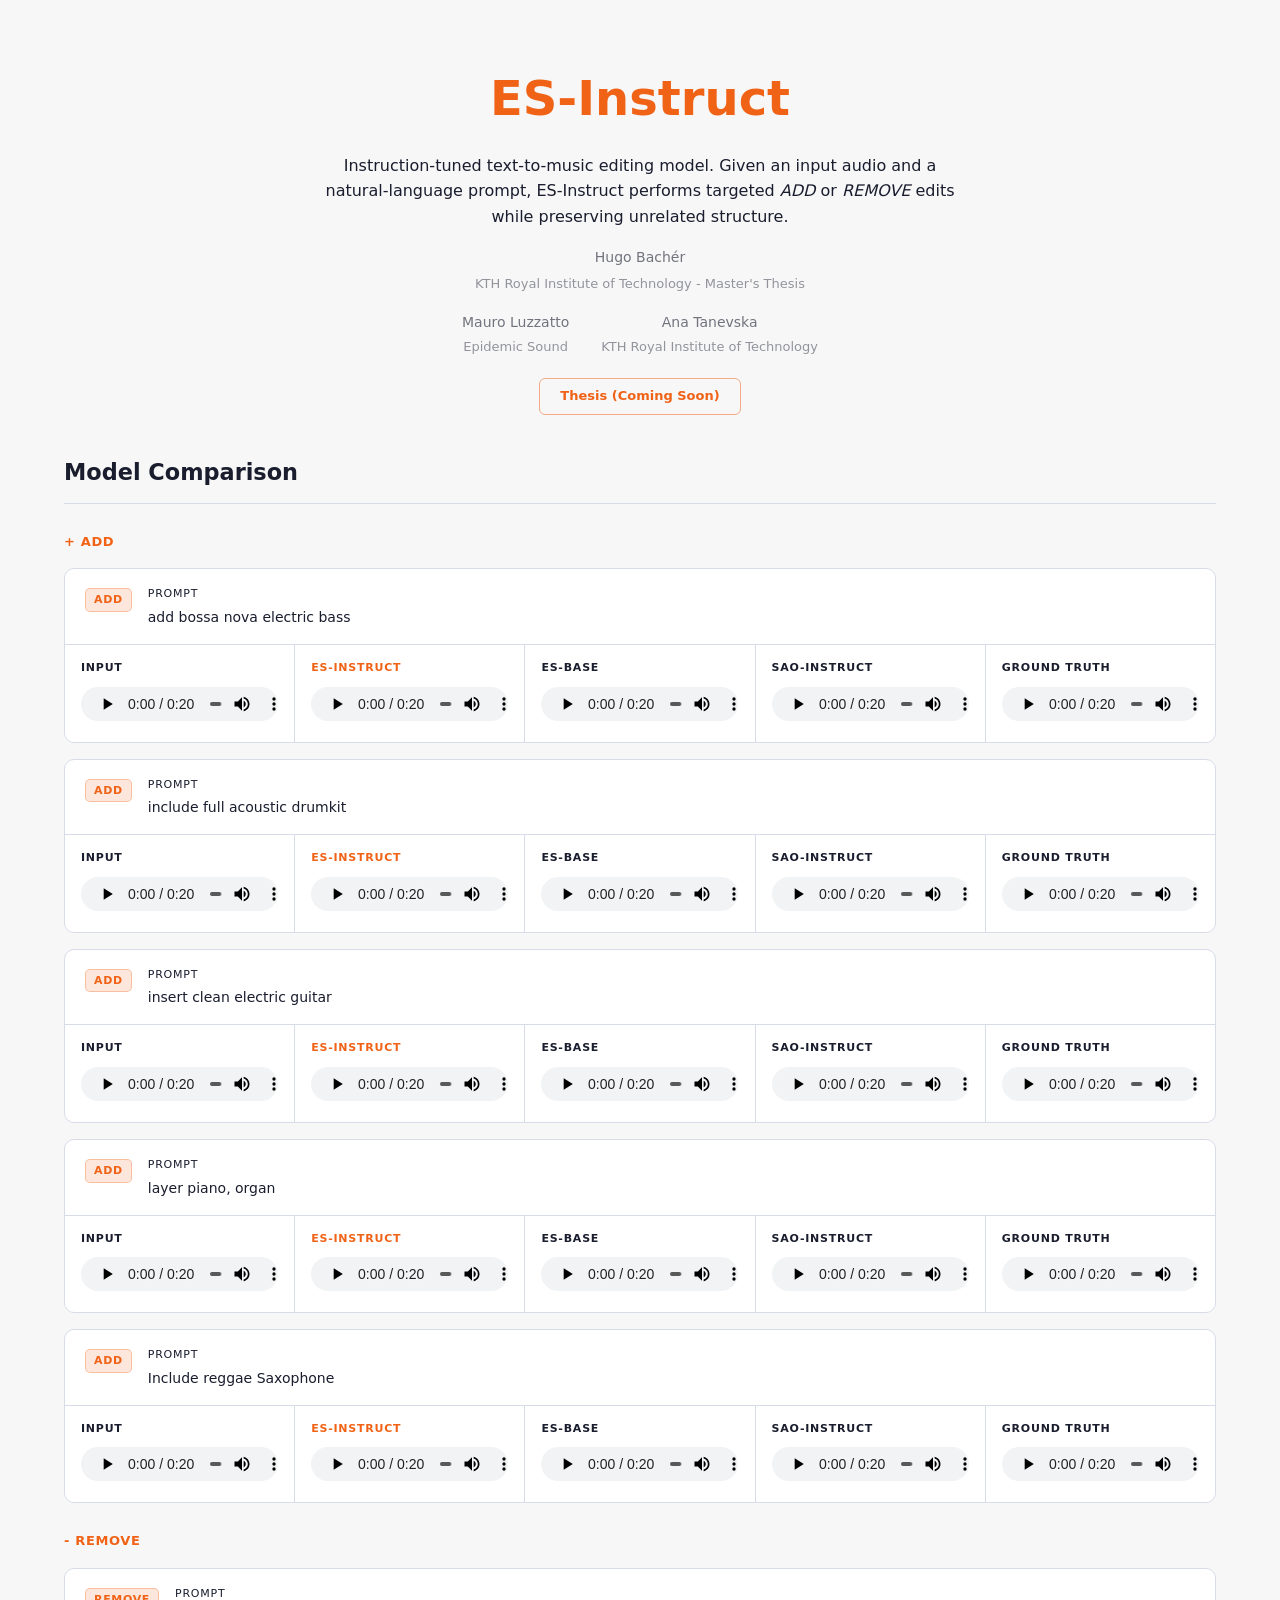
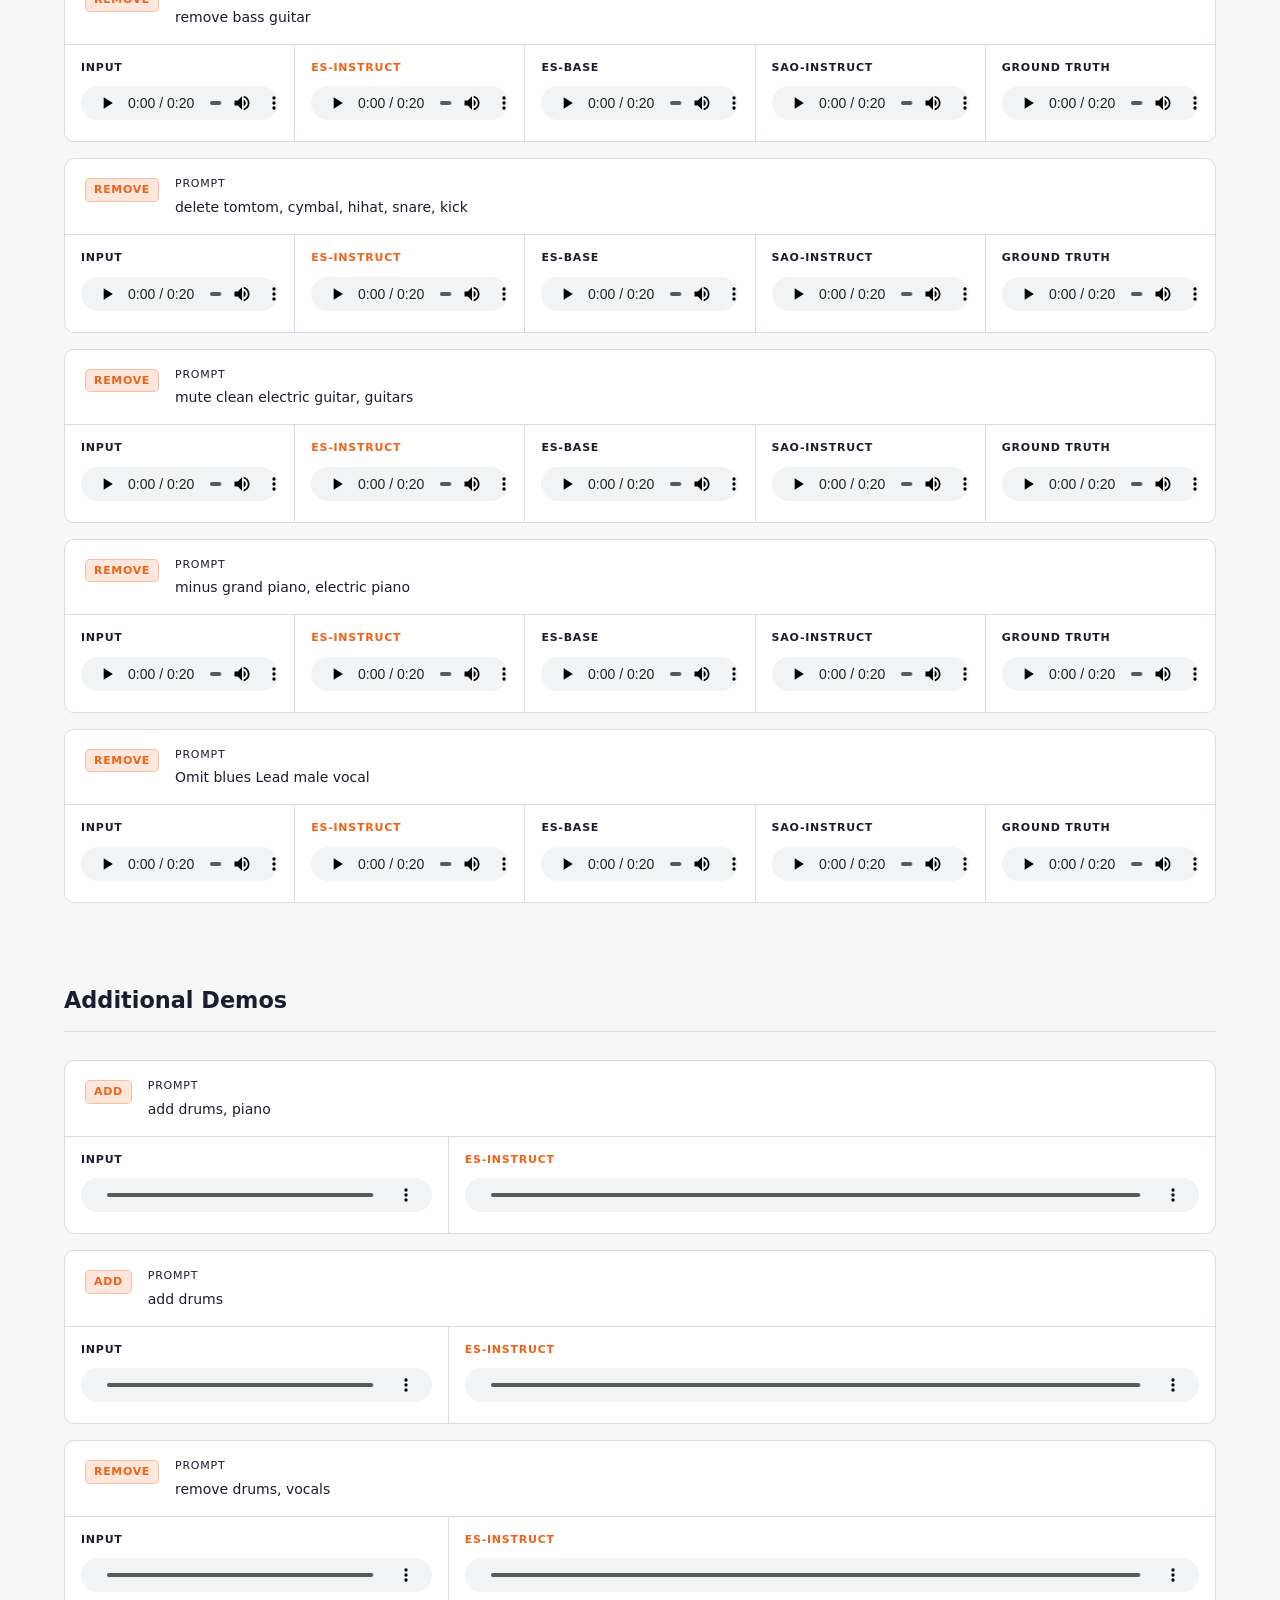
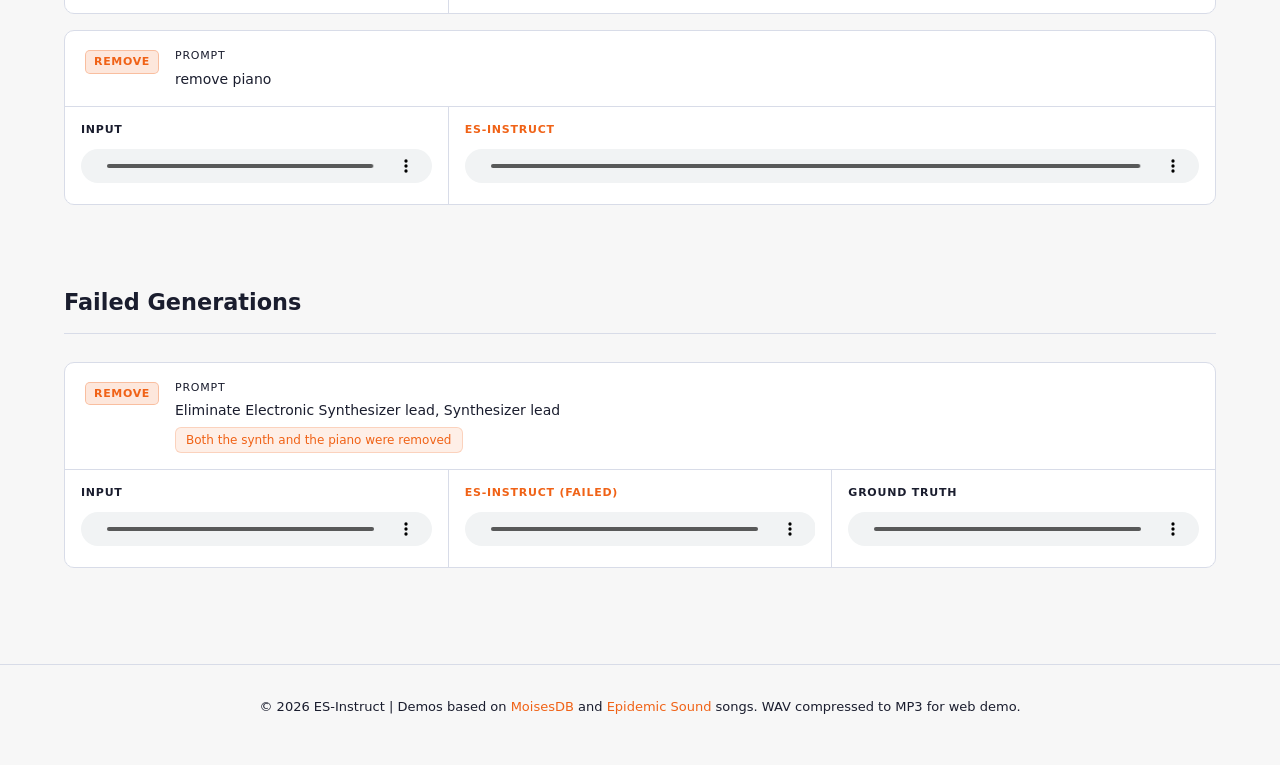
==== es-instruct/index.html @ f73f1c2d "Move demo page to es-instruct folder" ====
<!doctype html>
<html lang="en">
  <head>
    <meta charset="UTF-8" />
    <meta name="viewport" content="width=device-width, initial-scale=1.0" />
    <title>ES-Instruct Music Editing Demo</title>
    <link rel="icon" href="favicon.ico" />
    <link rel="stylesheet" href="style.css" />
  </head>
  <body>
    <header>
      <h1>ES-Instruct</h1>
      <p>
        Instruction-tuned text-to-music editing model. Given an input audio and
        a natural-language prompt, ES-Instruct performs targeted <i>ADD</i> or
        <i>REMOVE</i> edits while preserving unrelated structure.
      </p>
      <p class="authors">Hugo Bachér</p>
      <p class="affiliation">
        KTH Royal Institute of Technology - Master's Thesis
      </p>
      <div class="supervisors">
        <div>
          <p>Mauro Luzzatto</p>
          <p>Epidemic Sound</p>
        </div>
        <div>
          <p>Ana Tanevska</p>
          <p>KTH Royal Institute of Technology</p>
        </div>
      </div>
      <div class="links">
        <p href="#" class="btn">Thesis (Coming Soon)</p>
      </div>
    </header>

    <section id="comparison">
      <header>
        <h2>Model Comparison</h2>
      </header>

      <h3>+ ADD</h3>

      <article>
        <header>
          <b>ADD</b>
          <div>
            <small>Prompt</small>
            <p>add bossa nova electric bass</p>
          </div>
        </header>
        <div>
          <figure>
            <figcaption>Input</figcaption>
            <audio controls>
              <source src="../audio/comparison/1/input.mp3" type="audio/mpeg" />
            </audio>
          </figure>
          <figure class="highlight">
            <figcaption>ES-Instruct</figcaption>
            <audio controls>
              <source
                src="../audio/comparison/1/es-instruct.mp3"
                type="audio/mpeg" />
            </audio>
          </figure>
          <figure>
            <figcaption>ES-Base</figcaption>
            <audio controls>
              <source
                src="../audio/comparison/1/es-base.mp3"
                type="audio/mpeg" />
            </audio>
          </figure>
          <figure>
            <figcaption>SAO-Instruct</figcaption>
            <audio controls>
              <source
                src="../audio/comparison/1/sao-instruct.mp3"
                type="audio/mpeg" />
            </audio>
          </figure>
          <figure>
            <figcaption>Ground Truth</figcaption>
            <audio controls>
              <source
                src="../audio/comparison/1/target.mp3"
                type="audio/mpeg" />
            </audio>
          </figure>
        </div>
      </article>

      <article>
        <header>
          <b>ADD</b>
          <div>
            <small>Prompt</small>
            <p>include full acoustic drumkit</p>
          </div>
        </header>
        <div>
          <figure>
            <figcaption>Input</figcaption>
            <audio controls>
              <source src="../audio/comparison/2/input.mp3" type="audio/mpeg" />
            </audio>
          </figure>
          <figure class="highlight">
            <figcaption>ES-Instruct</figcaption>
            <audio controls>
              <source
                src="../audio/comparison/2/es-instruct.mp3"
                type="audio/mpeg" />
            </audio>
          </figure>
          <figure>
            <figcaption>ES-Base</figcaption>
            <audio controls>
              <source
                src="../audio/comparison/2/es-base.mp3"
                type="audio/mpeg" />
            </audio>
          </figure>
          <figure>
            <figcaption>SAO-Instruct</figcaption>
            <audio controls>
              <source
                src="../audio/comparison/2/sao-instruct.mp3"
                type="audio/mpeg" />
            </audio>
          </figure>
          <figure>
            <figcaption>Ground Truth</figcaption>
            <audio controls>
              <source
                src="../audio/comparison/2/target.mp3"
                type="audio/mpeg" />
            </audio>
          </figure>
        </div>
      </article>

      <article>
        <header>
          <b>ADD</b>
          <div>
            <small>Prompt</small>
            <p>insert clean electric guitar</p>
          </div>
        </header>
        <div>
          <figure>
            <figcaption>Input</figcaption>
            <audio controls>
              <source src="../audio/comparison/3/input.mp3" type="audio/mpeg" />
            </audio>
          </figure>
          <figure class="highlight">
            <figcaption>ES-Instruct</figcaption>
            <audio controls>
              <source
                src="../audio/comparison/3/es-instruct.mp3"
                type="audio/mpeg" />
            </audio>
          </figure>
          <figure>
            <figcaption>ES-Base</figcaption>
            <audio controls>
              <source
                src="../audio/comparison/3/es-base.mp3"
                type="audio/mpeg" />
            </audio>
          </figure>
          <figure>
            <figcaption>SAO-Instruct</figcaption>
            <audio controls>
              <source
                src="../audio/comparison/3/sao-instruct.mp3"
                type="audio/mpeg" />
            </audio>
          </figure>
          <figure>
            <figcaption>Ground Truth</figcaption>
            <audio controls>
              <source
                src="../audio/comparison/3/target.mp3"
                type="audio/mpeg" />
            </audio>
          </figure>
        </div>
      </article>

      <article>
        <header>
          <b>ADD</b>
          <div>
            <small>Prompt</small>
            <p>layer piano, organ</p>
          </div>
        </header>
        <div>
          <figure>
            <figcaption>Input</figcaption>
            <audio controls>
              <source src="../audio/comparison/4/input.mp3" type="audio/mpeg" />
            </audio>
          </figure>
          <figure class="highlight">
            <figcaption>ES-Instruct</figcaption>
            <audio controls>
              <source
                src="../audio/comparison/4/es-instruct.mp3"
                type="audio/mpeg" />
            </audio>
          </figure>
          <figure>
            <figcaption>ES-Base</figcaption>
            <audio controls>
              <source
                src="../audio/comparison/4/es-base.mp3"
                type="audio/mpeg" />
            </audio>
          </figure>
          <figure>
            <figcaption>SAO-Instruct</figcaption>
            <audio controls>
              <source
                src="../audio/comparison/4/sao-instruct.mp3"
                type="audio/mpeg" />
            </audio>
          </figure>
          <figure>
            <figcaption>Ground Truth</figcaption>
            <audio controls>
              <source
                src="../audio/comparison/4/target.mp3"
                type="audio/mpeg" />
            </audio>
          </figure>
        </div>
      </article>

      <article>
        <header>
          <b>ADD</b>
          <div>
            <small>Prompt</small>
            <p>Include reggae Saxophone</p>
          </div>
        </header>
        <div>
          <figure>
            <figcaption>Input</figcaption>
            <audio controls>
              <source src="../audio/comparison/5/input.mp3" type="audio/mpeg" />
            </audio>
          </figure>
          <figure class="highlight">
            <figcaption>ES-Instruct</figcaption>
            <audio controls>
              <source
                src="../audio/comparison/5/es-instruct.mp3"
                type="audio/mpeg" />
            </audio>
          </figure>
          <figure>
            <figcaption>ES-Base</figcaption>
            <audio controls>
              <source
                src="../audio/comparison/5/es-base.mp3"
                type="audio/mpeg" />
            </audio>
          </figure>
          <figure>
            <figcaption>SAO-Instruct</figcaption>
            <audio controls>
              <source
                src="../audio/comparison/5/sao-instruct.mp3"
                type="audio/mpeg" />
            </audio>
          </figure>
          <figure>
            <figcaption>Ground Truth</figcaption>
            <audio controls>
              <source
                src="../audio/comparison/5/target.mp3"
                type="audio/mpeg" />
            </audio>
          </figure>
        </div>
      </article>

      <h3>- REMOVE</h3>

      <article>
        <header>
          <b>REMOVE</b>
          <div>
            <small>Prompt</small>
            <p>remove bass guitar</p>
          </div>
        </header>
        <div>
          <figure>
            <figcaption>Input</figcaption>
            <audio controls>
              <source src="../audio/comparison/6/input.mp3" type="audio/mpeg" />
            </audio>
          </figure>
          <figure class="highlight">
            <figcaption>ES-Instruct</figcaption>
            <audio controls>
              <source
                src="../audio/comparison/6/es-instruct.mp3"
                type="audio/mpeg" />
            </audio>
          </figure>
          <figure>
            <figcaption>ES-Base</figcaption>
            <audio controls>
              <source
                src="../audio/comparison/6/es-base.mp3"
                type="audio/mpeg" />
            </audio>
          </figure>
          <figure>
            <figcaption>SAO-Instruct</figcaption>
            <audio controls>
              <source
                src="../audio/comparison/6/sao-instruct.mp3"
                type="audio/mpeg" />
            </audio>
          </figure>
          <figure>
            <figcaption>Ground Truth</figcaption>
            <audio controls>
              <source
                src="../audio/comparison/6/target.mp3"
                type="audio/mpeg" />
            </audio>
          </figure>
        </div>
      </article>

      <article>
        <header>
          <b>REMOVE</b>
          <div>
            <small>Prompt</small>
            <p>delete tomtom, cymbal, hihat, snare, kick</p>
          </div>
        </header>
        <div>
          <figure>
            <figcaption>Input</figcaption>
            <audio controls>
              <source src="../audio/comparison/7/input.mp3" type="audio/mpeg" />
            </audio>
          </figure>
          <figure class="highlight">
            <figcaption>ES-Instruct</figcaption>
            <audio controls>
              <source
                src="../audio/comparison/7/es-instruct.mp3"
                type="audio/mpeg" />
            </audio>
          </figure>
          <figure>
            <figcaption>ES-Base</figcaption>
            <audio controls>
              <source
                src="../audio/comparison/7/es-base.mp3"
                type="audio/mpeg" />
            </audio>
          </figure>
          <figure>
            <figcaption>SAO-Instruct</figcaption>
            <audio controls>
              <source
                src="../audio/comparison/7/sao-instruct.mp3"
                type="audio/mpeg" />
            </audio>
          </figure>
          <figure>
            <figcaption>Ground Truth</figcaption>
            <audio controls>
              <source
                src="../audio/comparison/7/target.mp3"
                type="audio/mpeg" />
            </audio>
          </figure>
        </div>
      </article>

      <article>
        <header>
          <b>REMOVE</b>
          <div>
            <small>Prompt</small>
            <p>mute clean electric guitar, guitars</p>
          </div>
        </header>
        <div>
          <figure>
            <figcaption>Input</figcaption>
            <audio controls>
              <source src="../audio/comparison/8/input.mp3" type="audio/mpeg" />
            </audio>
          </figure>
          <figure class="highlight">
            <figcaption>ES-Instruct</figcaption>
            <audio controls>
              <source
                src="../audio/comparison/8/es-instruct.mp3"
                type="audio/mpeg" />
            </audio>
          </figure>
          <figure>
            <figcaption>ES-Base</figcaption>
            <audio controls>
              <source
                src="../audio/comparison/8/es-base.mp3"
                type="audio/mpeg" />
            </audio>
          </figure>
          <figure>
            <figcaption>SAO-Instruct</figcaption>
            <audio controls>
              <source
                src="../audio/comparison/8/sao-instruct.mp3"
                type="audio/mpeg" />
            </audio>
          </figure>
          <figure>
            <figcaption>Ground Truth</figcaption>
            <audio controls>
              <source
                src="../audio/comparison/8/target.mp3"
                type="audio/mpeg" />
            </audio>
          </figure>
        </div>
      </article>

      <article>
        <header>
          <b>REMOVE</b>
          <div>
            <small>Prompt</small>
            <p>minus grand piano, electric piano</p>
          </div>
        </header>
        <div>
          <figure>
            <figcaption>Input</figcaption>
            <audio controls>
              <source src="../audio/comparison/9/input.mp3" type="audio/mpeg" />
            </audio>
          </figure>
          <figure class="highlight">
            <figcaption>ES-Instruct</figcaption>
            <audio controls>
              <source
                src="../audio/comparison/9/es-instruct.mp3"
                type="audio/mpeg" />
            </audio>
          </figure>
          <figure>
            <figcaption>ES-Base</figcaption>
            <audio controls>
              <source
                src="../audio/comparison/9/es-base.mp3"
                type="audio/mpeg" />
            </audio>
          </figure>
          <figure>
            <figcaption>SAO-Instruct</figcaption>
            <audio controls>
              <source
                src="../audio/comparison/9/sao-instruct.mp3"
                type="audio/mpeg" />
            </audio>
          </figure>
          <figure>
            <figcaption>Ground Truth</figcaption>
            <audio controls>
              <source
                src="../audio/comparison/9/target.mp3"
                type="audio/mpeg" />
            </audio>
          </figure>
        </div>
      </article>

      <article>
        <header>
          <b>REMOVE</b>
          <div>
            <small>Prompt</small>
            <p>Omit blues Lead male vocal</p>
          </div>
        </header>
        <div>
          <figure>
            <figcaption>Input</figcaption>
            <audio controls>
              <source
                src="../audio/comparison/10/input.mp3"
                type="audio/mpeg" />
            </audio>
          </figure>
          <figure class="highlight">
            <figcaption>ES-Instruct</figcaption>
            <audio controls>
              <source
                src="../audio/comparison/10/es-instruct.mp3"
                type="audio/mpeg" />
            </audio>
          </figure>
          <figure>
            <figcaption>ES-Base</figcaption>
            <audio controls>
              <source
                src="../audio/comparison/10/es-base.mp3"
                type="audio/mpeg" />
            </audio>
          </figure>
          <figure>
            <figcaption>SAO-Instruct</figcaption>
            <audio controls>
              <source
                src="../audio/comparison/10/sao-instruct.mp3"
                type="audio/mpeg" />
            </audio>
          </figure>
          <figure>
            <figcaption>Ground Truth</figcaption>
            <audio controls>
              <source
                src="../audio/comparison/10/target.mp3"
                type="audio/mpeg" />
            </audio>
          </figure>
        </div>
      </article>
    </section>

    <section id="additional">
      <header>
        <h2>Additional Demos</h2>
      </header>

      <article>
        <header>
          <b>ADD</b>
          <div>
            <small>Prompt</small>
            <p>add drums, piano</p>
          </div>
        </header>
        <div>
          <figure>
            <figcaption>Input</figcaption>
            <audio controls>
              <source src="../audio/demos/1/es-bass.mp3" type="audio/mpeg" />
            </audio>
          </figure>
          <figure class="highlight wide">
            <figcaption>ES-Instruct</figcaption>
            <audio controls>
              <source
                src="../audio/demos/1/es-bass_add_drums_piano.mp3"
                type="audio/mpeg" />
            </audio>
          </figure>
        </div>
      </article>

      <article>
        <header>
          <b>ADD</b>
          <div>
            <small>Prompt</small>
            <p>add drums</p>
          </div>
        </header>
        <div>
          <figure>
            <figcaption>Input</figcaption>
            <audio controls>
              <source
                src="../audio/demos/2/electric_guitar_keyboard.mp3"
                type="audio/mpeg" />
            </audio>
          </figure>
          <figure class="highlight wide">
            <figcaption>ES-Instruct</figcaption>
            <audio controls>
              <source
                src="../audio/demos/2/electric_guitar_keyboard_add_drums.mp3"
                type="audio/mpeg" />
            </audio>
          </figure>
        </div>
      </article>

      <article>
        <header>
          <b>REMOVE</b>
          <div>
            <small>Prompt</small>
            <p>remove drums, vocals</p>
          </div>
        </header>
        <div>
          <figure>
            <figcaption>Input</figcaption>
            <audio controls>
              <source
                src="../audio/demos/3/drum_guitar_keyboard_vocal.mp3"
                type="audio/mpeg" />
            </audio>
          </figure>
          <figure class="highlight wide">
            <figcaption>ES-Instruct</figcaption>
            <audio controls>
              <source
                src="../audio/demos/3/drum_guitar_keyboard_vocal_remove_drums_vocals.mp3"
                type="audio/mpeg" />
            </audio>
          </figure>
        </div>
      </article>

      <article>
        <header>
          <b>REMOVE</b>
          <div>
            <small>Prompt</small>
            <p>remove piano</p>
          </div>
        </header>
        <div>
          <figure>
            <figcaption>Input</figcaption>
            <audio controls>
              <source
                src="../audio/demos/4/guitar_piano.mp3"
                type="audio/mpeg" />
            </audio>
          </figure>
          <figure class="highlight wide">
            <figcaption>ES-Instruct</figcaption>
            <audio controls>
              <source
                src="../audio/demos/4/guitar_piano_remove_piano.mp3"
                type="audio/mpeg" />
            </audio>
          </figure>
        </div>
      </article>
    </section>

    <section id="failures">
      <header>
        <h2>Failed Generations</h2>
      </header>

      <article>
        <header>
          <b>REMOVE</b>
          <div>
            <small>Prompt</small>
            <p>Eliminate Electronic Synthesizer lead, Synthesizer lead</p>
            <p class="note">Both the synth and the piano were removed</p>
          </div>
        </header>
        <div>
          <figure>
            <figcaption>Input</figcaption>
            <audio controls>
              <source src="../audio/fails/0011/input.mp3" type="audio/mpeg" />
            </audio>
          </figure>
          <figure class="highlight">
            <figcaption>ES-Instruct (failed)</figcaption>
            <audio controls>
              <source src="../audio/fails/0011/0011.mp3" type="audio/mpeg" />
            </audio>
          </figure>
          <figure>
            <figcaption>Ground Truth</figcaption>
            <audio controls>
              <source src="../audio/fails/0011/target.mp3" type="audio/mpeg" />
            </audio>
          </figure>
        </div>
      </article>
    </section>

    <footer>
      © 2026 ES-Instruct | Demos based on
      <a
        href="https://music.ai/blog/press/introducing-moisesdb-the-ultimate-multitrack-dataset-for-source-separation-beyond-4-stems/">
        MoisesDB
      </a>
      and <a href="https://www.epidemicsound.com/">Epidemic Sound</a> songs. WAV
      compressed to MP3 for web demo.
    </footer>
  </body>
</html>
---- es-instruct/style.css ----
:root {
  --bg: #0f1117;
  --surface: #242836;
  --border: #2e3347;
  --accent: #f06216;
  --text: #e2e8f0;
  --radius: 10px;
}

@media (prefers-color-scheme: light) {
  :root {
    --bg: #f7f7f7;
    --surface: #ffffff;
    --border: #d8dce8;
    --text: #1a1d2e;
  }
}

*,
*::before,
*::after {
  box-sizing: border-box;
  margin: 0;
  padding: 0;
}

body {
  background: var(--bg);
  color: var(--text);
  font-family: "Inter", system-ui, sans-serif;
  font-size: 15px;
  line-height: 1.6;
}

body > header {
  max-width: 900px;
  margin: 0 auto;
  padding: 60px 24px 40px;
  text-align: center;

  & h1 {
    font-size: clamp(2rem, 5vw, 3rem);
    font-weight: 700;
    background: var(--accent);
    -webkit-background-clip: text;
    -webkit-text-fill-color: transparent;
    background-clip: text;
    margin-bottom: 16px;
  }

  & p {
    max-width: 640px;
    margin: 0 auto;
    font-size: 16px;
  }

  & .authors {
    margin-top: 16px;
    font-size: 14px;
    opacity: 0.6;
  }

  & .affiliation {
    margin-top: 6px;
    font-size: 13px;
    opacity: 0.45;
  }

  & .supervisors {
    display: flex;
    justify-content: center;
    gap: 32px;
    margin-top: 16px;

    & p:first-child {
      font-size: 14px;
      opacity: 0.6;
    }

    & p + p {
      margin-top: 4px;
      font-size: 13px;
      opacity: 0.45;
    }
  }

  & .links {
    margin-top: 20px;
    display: flex;
    justify-content: center;
    gap: 10px;
  }

  & .btn {
    display: inline-block;
    padding: 7px 20px;
    font-size: 13px;
    font-weight: 600;
    border-radius: 6px;
    border: 1px solid color-mix(in srgb, var(--accent) 50%, transparent);
    color: var(--accent);
    text-decoration: none;

    &:hover {
      background: color-mix(in srgb, var(--accent) 10%, transparent);
    }
  }
}

section {
  max-width: max(1200px, 90vw);
  margin: 0 auto;
  padding: 0 24px 64px;

  & > header {
    display: flex;
    align-items: baseline;
    gap: 12px;
    margin-bottom: 28px;
    padding-bottom: 12px;
    border-bottom: 1px solid var(--border);

    & h2 {
      font-size: 1.4rem;
      font-weight: 700;
    }
  }

  & h3 {
    display: flex;
    align-items: center;
    gap: 10px;
    margin: 28px 0 16px;
    font-size: 13px;
    font-weight: 700;
    letter-spacing: 0.05em;
    color: var(--accent);

    &:first-of-type {
      margin-top: 0;
    }
  }
}

article {
  background: var(--surface);
  border: 1px solid var(--border);
  border-radius: var(--radius);
  margin-bottom: 16px;
  overflow: hidden;

  & > header {
    display: flex;
    align-items: flex-start;
    gap: 16px;
    padding: 16px 20px;
    border-bottom: 1px solid var(--border);

    & > b {
      flex-shrink: 0;
      display: inline-flex;
      align-items: center;
      border-radius: 5px;
      padding: 2px 8px;
      font-size: 11px;
      font-weight: 700;
      letter-spacing: 0.06em;
      text-transform: uppercase;
      margin-top: 3px;
      white-space: nowrap;
      color: var(--accent);
      background: color-mix(in srgb, var(--accent) 15%, transparent);
      border: 1px solid color-mix(in srgb, var(--accent) 30%, transparent);
    }

    & > div {
      flex: 1;

      & small {
        display: block;
        font-size: 11px;
        text-transform: uppercase;
        letter-spacing: 0.07em;
        margin-bottom: 4px;
      }

      & p {
        font-size: 14px;
        line-height: 1.5;
      }

      & p.note {
        display: inline-block;
        font-size: 12px;
        color: var(--accent);
        background: color-mix(in srgb, var(--accent) 10%, transparent);
        border: 1px solid color-mix(in srgb, var(--accent) 20%, transparent);
        border-radius: 6px;
        padding: 3px 10px;
        margin-top: 6px;
      }
    }
  }

  & > div {
    display: grid;
    grid-template-columns: repeat(auto-fit, minmax(220px, 1fr));
    gap: 1px;
    background: var(--border);

    & figure {
      background: var(--surface);
      padding: 14px 16px;

      & figcaption {
        font-size: 11px;
        font-weight: 600;
        text-transform: uppercase;
        letter-spacing: 0.07em;
        margin-bottom: 10px;
      }

      & audio {
        width: 100%;
        height: 34px;
        border-radius: 6px;
      }

      &.highlight figcaption {
        color: var(--accent);
      }
      &.wide {
        grid-column: span 2;
      }
    }
  }
}

#additional article > div,
#failures article > div {
  grid-template-columns: repeat(3, 1fr);
}

footer {
  text-align: center;
  padding: 32px 24px 48px;
  font-size: 13px;
  border-top: 1px solid var(--border);
  margin-top: 16px;

  & a {
    color: var(--accent);
    text-decoration: none;
  }
}

@media (max-width: 600px) {
  #additional article > div,
  #failures article > div {
    grid-template-columns: 1fr;
  }

  figure.wide {
    grid-column: span 1;
  }
}
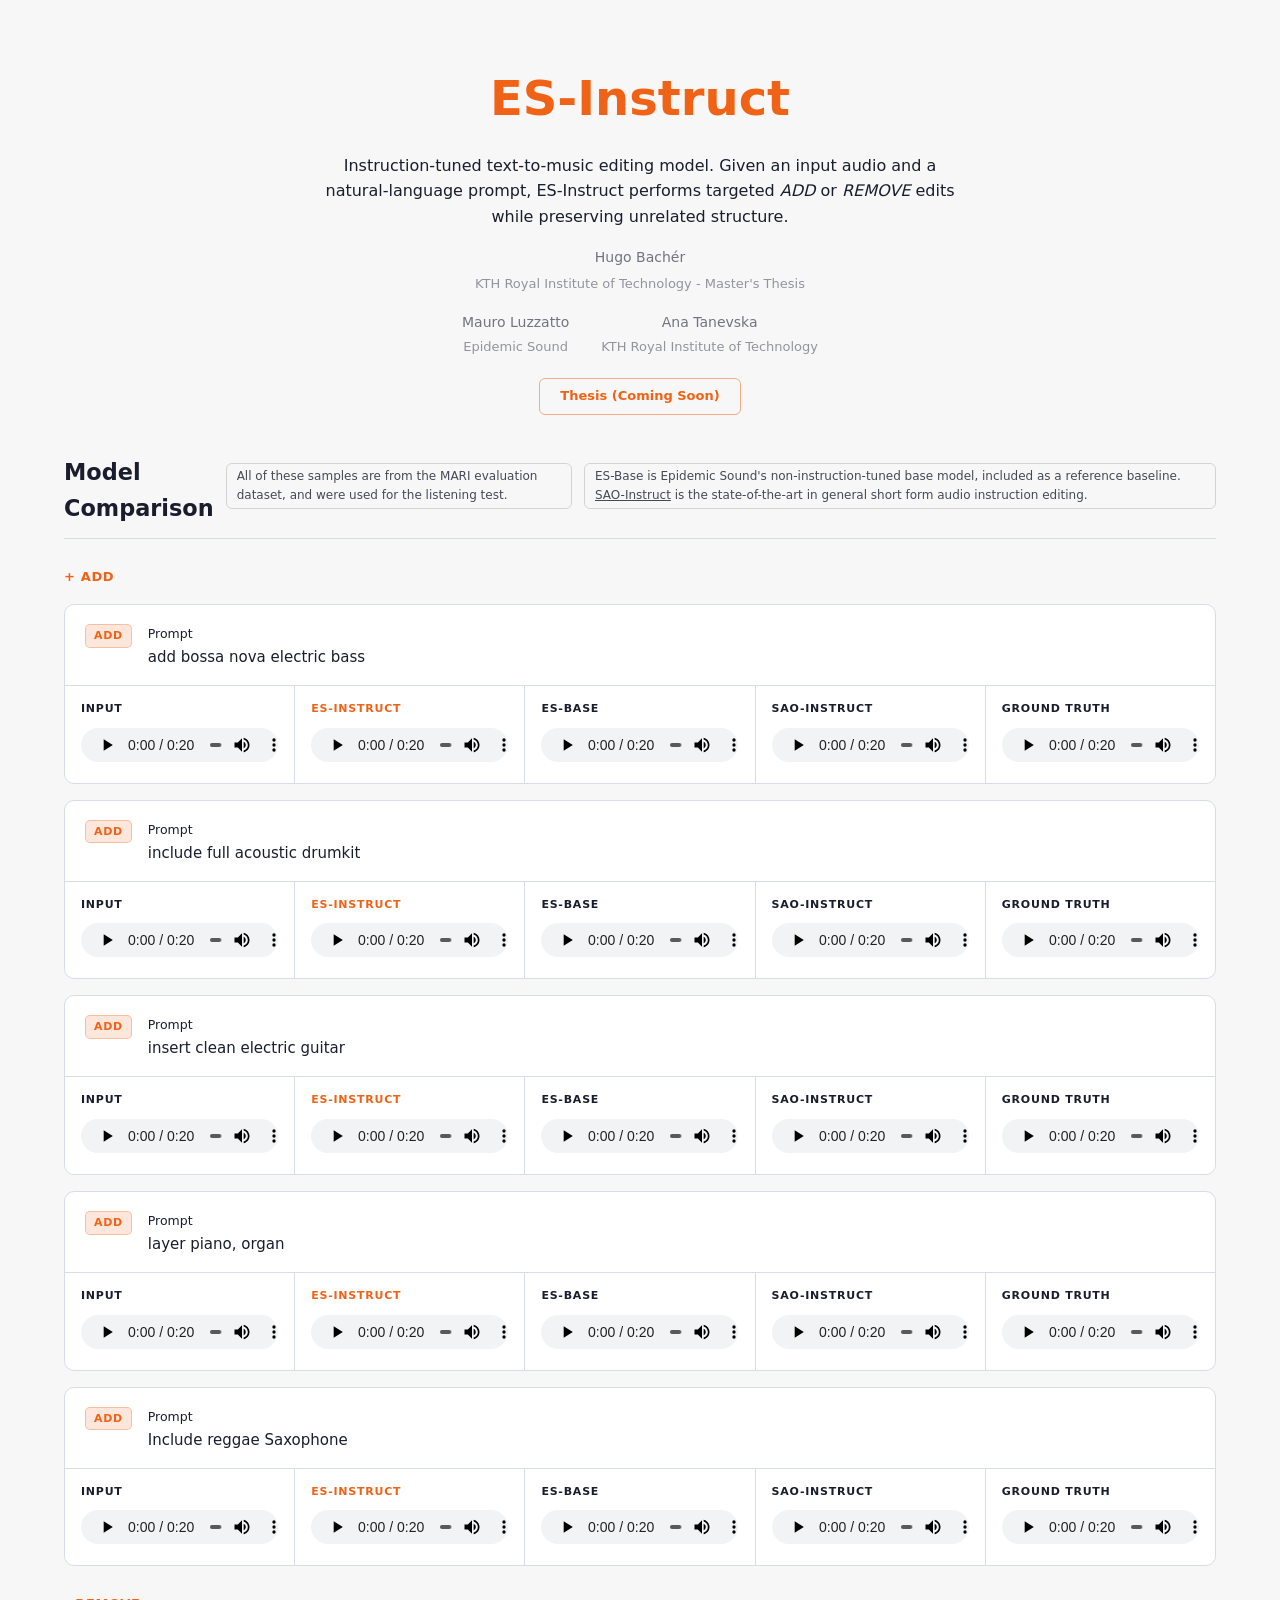
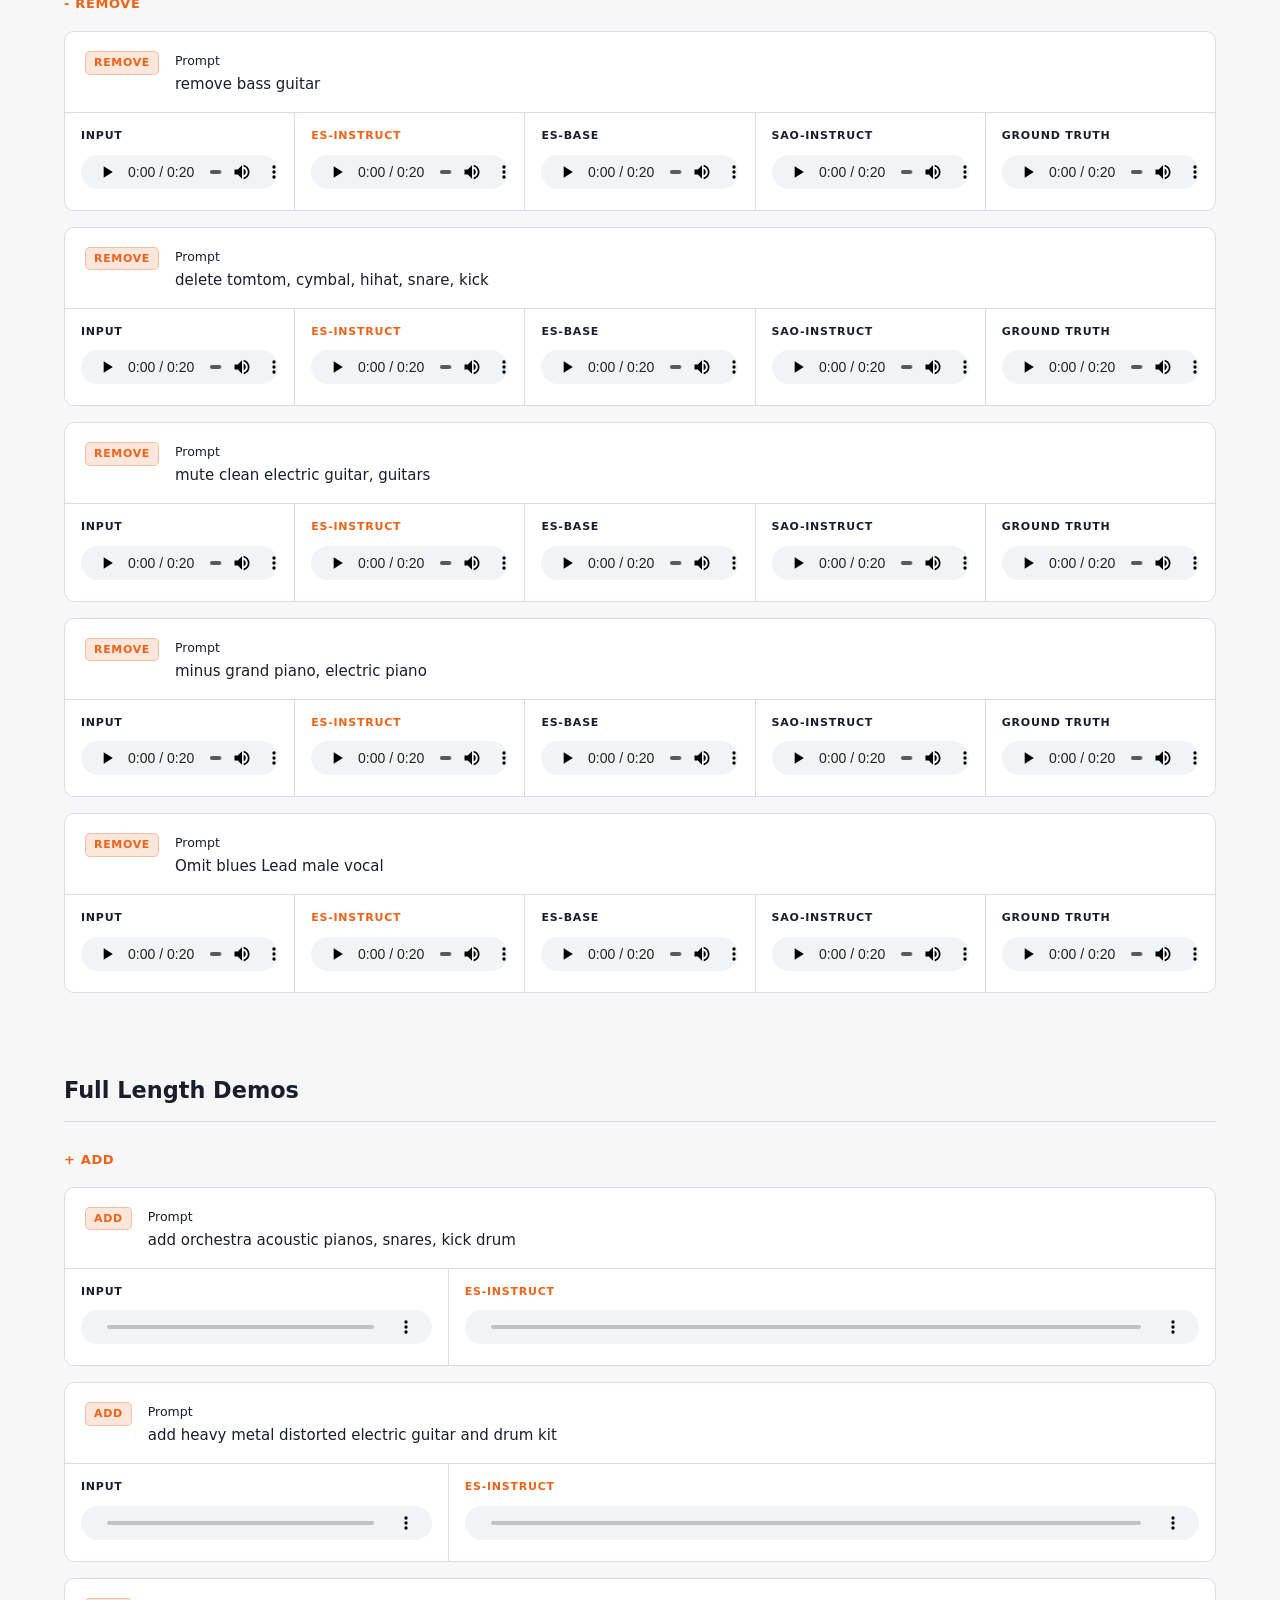
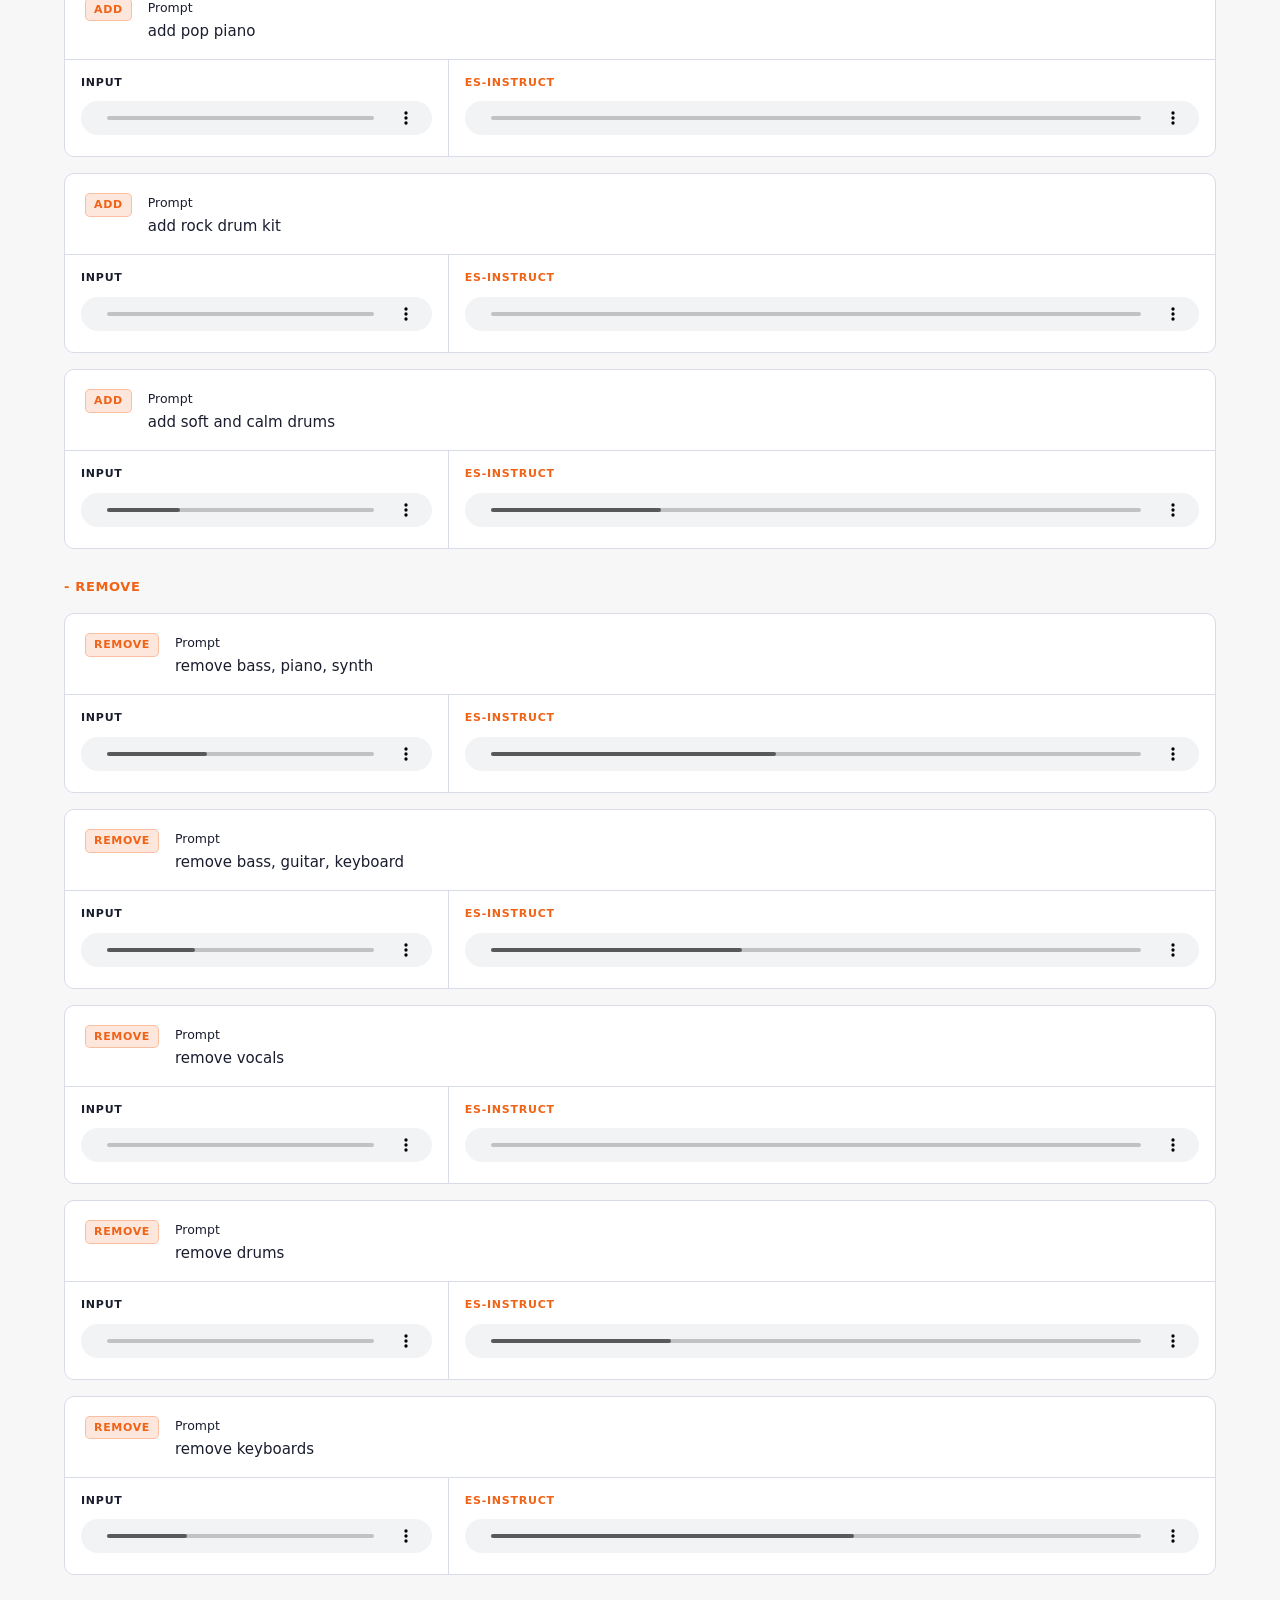
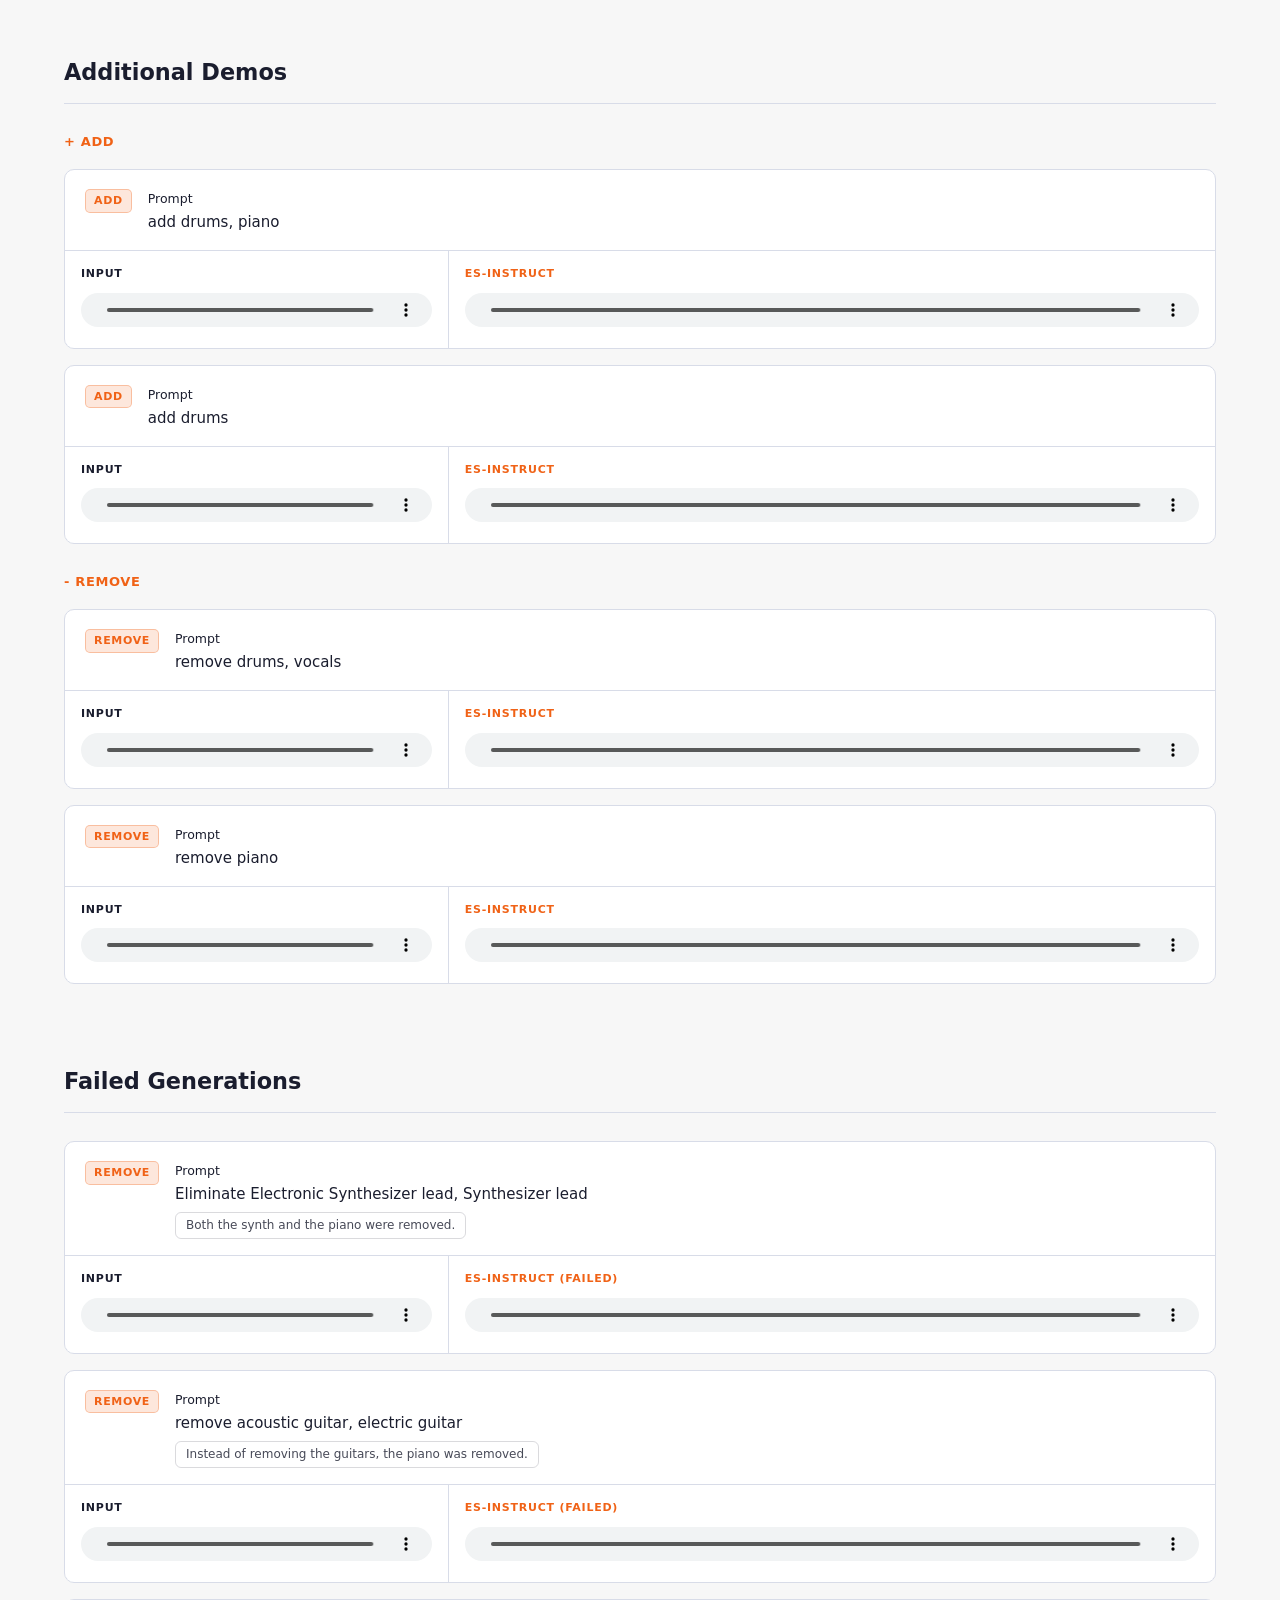
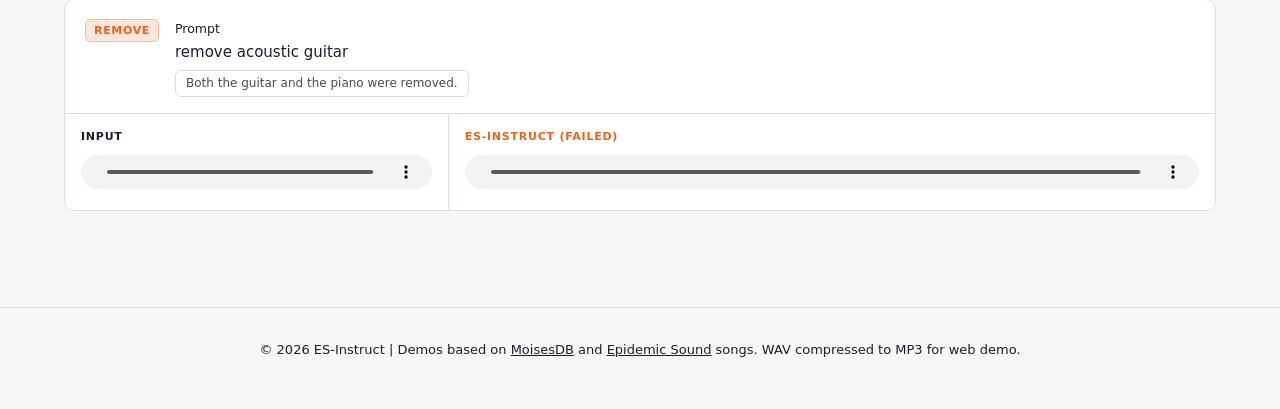
==== commit 9cea78f1: "Add more longer demos" ====
--- a/es-instruct/index.html
+++ b/es-instruct/index.html
@@ -37,6 +37,17 @@
     <section id="comparison">
       <header>
         <h2>Model Comparison</h2>
+        <p class="note">
+          All of these samples are from the MARI evaluation dataset, and were
+          used for the listening test.
+        </p>
+        <p class="note">
+          ES-Base is Epidemic Sound's non-instruction-tuned base model, included
+          as a reference baseline.
+          <a href="https://eth-disco.github.io/sao-instruct/">SAO-Instruct</a>
+          is the state-of-the-art in general short form audio instruction
+          editing.
+        </p>
       </header>
 
       <h3>+ ADD</h3>
@@ -539,6 +550,294 @@
             <audio controls>
               <source
                 src="../audio/comparison/10/target.mp3"
+                type="audio/mpeg" />
+            </audio>
+          </figure>
+        </div>
+      </article>
+    </section>
+
+    <section id="full">
+      <header>
+        <h2>Full Length Demos</h2>
+      </header>
+
+      <h3>+ ADD</h3>
+
+      <article>
+        <header>
+          <b>ADD</b>
+          <div>
+            <small>Prompt</small>
+            <p>add orchestra acoustic pianos, snares, kick drum</p>
+          </div>
+        </header>
+        <div>
+          <figure>
+            <figcaption>Input</figcaption>
+            <audio controls>
+              <source
+                src="../audio/full/1/guitar_string.mp3"
+                type="audio/mpeg" />
+            </audio>
+          </figure>
+          <figure class="highlight wide">
+            <figcaption>ES-Instruct</figcaption>
+            <audio controls>
+              <source
+                src="../audio/full/1/guitar_strings_add_orchestra_acoustic_pianos_snares_kick_drum.mp3"
+                type="audio/mpeg" />
+            </audio>
+          </figure>
+        </div>
+      </article>
+
+      <article>
+        <header>
+          <b>ADD</b>
+          <div>
+            <small>Prompt</small>
+            <p>add heavy metal distorted electric guitar and drum kit</p>
+          </div>
+        </header>
+        <div>
+          <figure>
+            <figcaption>Input</figcaption>
+            <audio controls>
+              <source
+                src="../audio/full/2/keyboard_string.mp3"
+                type="audio/mpeg" />
+            </audio>
+          </figure>
+          <figure class="highlight wide">
+            <figcaption>ES-Instruct</figcaption>
+            <audio controls>
+              <source
+                src="../audio/full/2/keyboard_string_add_heavy_metal_distorted_electric_guitar_and_drum_kit.mp3"
+                type="audio/mpeg" />
+            </audio>
+          </figure>
+        </div>
+      </article>
+
+      <article>
+        <header>
+          <b>ADD</b>
+          <div>
+            <small>Prompt</small>
+            <p>add pop piano</p>
+          </div>
+        </header>
+        <div>
+          <figure>
+            <figcaption>Input</figcaption>
+            <audio controls>
+              <source src="../audio/full/3/bass_guitar.mp3" type="audio/mpeg" />
+            </audio>
+          </figure>
+          <figure class="highlight wide">
+            <figcaption>ES-Instruct</figcaption>
+            <audio controls>
+              <source
+                src="../audio/full/3/bass_guitar_add_pop_piano.mp3"
+                type="audio/mpeg" />
+            </audio>
+          </figure>
+        </div>
+      </article>
+
+      <article>
+        <header>
+          <b>ADD</b>
+          <div>
+            <small>Prompt</small>
+            <p>add rock drum kit</p>
+          </div>
+        </header>
+        <div>
+          <figure>
+            <figcaption>Input</figcaption>
+            <audio controls>
+              <source
+                src="../audio/full/4/guitar_synth.mp3"
+                type="audio/mpeg" />
+            </audio>
+          </figure>
+          <figure class="highlight wide">
+            <figcaption>ES-Instruct</figcaption>
+            <audio controls>
+              <source
+                src="../audio/full/4/guitar_synth_add_rock_drum_kit.mp3"
+                type="audio/mpeg" />
+            </audio>
+          </figure>
+        </div>
+      </article>
+
+      <article>
+        <header>
+          <b>ADD</b>
+          <div>
+            <small>Prompt</small>
+            <p>add soft and calm drums</p>
+          </div>
+        </header>
+        <div>
+          <figure>
+            <figcaption>Input</figcaption>
+            <audio controls>
+              <source
+                src="../audio/full/5/bass_guitar_keyboard_string.mp3"
+                type="audio/mpeg" />
+            </audio>
+          </figure>
+          <figure class="highlight wide">
+            <figcaption>ES-Instruct</figcaption>
+            <audio controls>
+              <source
+                src="../audio/full/5/bass_guitar_keyboard_string_add_soft_and_calm_drums.mp3"
+                type="audio/mpeg" />
+            </audio>
+          </figure>
+        </div>
+      </article>
+
+      <h3>- REMOVE</h3>
+
+      <article>
+        <header>
+          <b>REMOVE</b>
+          <div>
+            <small>Prompt</small>
+            <p>remove bass, piano, synth</p>
+          </div>
+        </header>
+        <div>
+          <figure>
+            <figcaption>Input</figcaption>
+            <audio controls>
+              <source
+                src="../audio/full/6/bass_guitar_keyboard_synth.mp3"
+                type="audio/mpeg" />
+            </audio>
+          </figure>
+          <figure class="highlight wide">
+            <figcaption>ES-Instruct</figcaption>
+            <audio controls>
+              <source
+                src="../audio/full/6/bass_guitar_keyboard_synth_remove_bass_piano_synth.mp3"
+                type="audio/mpeg" />
+            </audio>
+          </figure>
+        </div>
+      </article>
+
+      <article>
+        <header>
+          <b>REMOVE</b>
+          <div>
+            <small>Prompt</small>
+            <p>remove bass, guitar, keyboard</p>
+          </div>
+        </header>
+        <div>
+          <figure>
+            <figcaption>Input</figcaption>
+            <audio controls>
+              <source
+                src="../audio/full/7/bass_drum_guitar_keyboard.mp3"
+                type="audio/mpeg" />
+            </audio>
+          </figure>
+          <figure class="highlight wide">
+            <figcaption>ES-Instruct</figcaption>
+            <audio controls>
+              <source
+                src="../audio/full/7/bass_drum_guitar_keyboard_remove_bass_guitar_keyboard.mp3"
+                type="audio/mpeg" />
+            </audio>
+          </figure>
+        </div>
+      </article>
+
+      <article>
+        <header>
+          <b>REMOVE</b>
+          <div>
+            <small>Prompt</small>
+            <p>remove vocals</p>
+          </div>
+        </header>
+        <div>
+          <figure>
+            <figcaption>Input</figcaption>
+            <audio controls>
+              <source
+                src="../audio/full/8/guitar_keyboard_vocal.mp3"
+                type="audio/mpeg" />
+            </audio>
+          </figure>
+          <figure class="highlight wide">
+            <figcaption>ES-Instruct</figcaption>
+            <audio controls>
+              <source
+                src="../audio/full/8/guitar_keyboard_vocal_remove_vocals.mp3"
+                type="audio/mpeg" />
+            </audio>
+          </figure>
+        </div>
+      </article>
+
+      <article>
+        <header>
+          <b>REMOVE</b>
+          <div>
+            <small>Prompt</small>
+            <p>remove drums</p>
+          </div>
+        </header>
+        <div>
+          <figure>
+            <figcaption>Input</figcaption>
+            <audio controls>
+              <source
+                src="../audio/full/9/drum_keyboard.mp3"
+                type="audio/mpeg" />
+            </audio>
+          </figure>
+          <figure class="highlight wide">
+            <figcaption>ES-Instruct</figcaption>
+            <audio controls>
+              <source
+                src="../audio/full/9/drum_keyboard_remove_drums.mp3"
+                type="audio/mpeg" />
+            </audio>
+          </figure>
+        </div>
+      </article>
+
+      <article>
+        <header>
+          <b>REMOVE</b>
+          <div>
+            <small>Prompt</small>
+            <p>remove keyboards</p>
+          </div>
+        </header>
+        <div>
+          <figure>
+            <figcaption>Input</figcaption>
+            <audio controls>
+              <source
+                src="../audio/full/10/bass_keyboard.mp3"
+                type="audio/mpeg" />
+            </audio>
+          </figure>
+          <figure class="highlight wide">
+            <figcaption>ES-Instruct</figcaption>
+            <audio controls>
+              <source
+                src="../audio/full/10/bass_keyboard_remove_keyboards.mp3"
                 type="audio/mpeg" />
             </audio>
           </figure>
@@ -551,6 +850,8 @@
         <h2>Additional Demos</h2>
       </header>
 
+      <h3>+ ADD</h3>
+
       <article>
         <header>
           <b>ADD</b>
@@ -590,20 +891,22 @@
             <figcaption>Input</figcaption>
             <audio controls>
               <source
-                src="../audio/demos/2/electric_guitar_keyboard.mp3"
-                type="audio/mpeg" />
-            </audio>
-          </figure>
-          <figure class="highlight wide">
-            <figcaption>ES-Instruct</figcaption>
-            <audio controls>
-              <source
-                src="../audio/demos/2/electric_guitar_keyboard_add_drums.mp3"
-                type="audio/mpeg" />
-            </audio>
-          </figure>
-        </div>
-      </article>
+                src="../audio/demos/2/guitar_keyboard.mp3"
+                type="audio/mpeg" />
+            </audio>
+          </figure>
+          <figure class="highlight wide">
+            <figcaption>ES-Instruct</figcaption>
+            <audio controls>
+              <source
+                src="../audio/demos/2/guitar_keyboard_add_drums.mp3"
+                type="audio/mpeg" />
+            </audio>
+          </figure>
+        </div>
+      </article>
+
+      <h3>- REMOVE</h3>
 
       <article>
         <header>
@@ -646,15 +949,15 @@
             <figcaption>Input</figcaption>
             <audio controls>
               <source
-                src="../audio/demos/4/guitar_piano.mp3"
-                type="audio/mpeg" />
-            </audio>
-          </figure>
-          <figure class="highlight wide">
-            <figcaption>ES-Instruct</figcaption>
-            <audio controls>
-              <source
-                src="../audio/demos/4/guitar_piano_remove_piano.mp3"
+                src="../audio/demos/4/guitar_keyboard.mp3"
+                type="audio/mpeg" />
+            </audio>
+          </figure>
+          <figure class="highlight wide">
+            <figcaption>ES-Instruct</figcaption>
+            <audio controls>
+              <source
+                src="../audio/demos/4/guitar_keyboard_remove_piano.mp3"
                 type="audio/mpeg" />
             </audio>
           </figure>
@@ -673,26 +976,84 @@
           <div>
             <small>Prompt</small>
             <p>Eliminate Electronic Synthesizer lead, Synthesizer lead</p>
-            <p class="note">Both the synth and the piano were removed</p>
-          </div>
-        </header>
-        <div>
-          <figure>
-            <figcaption>Input</figcaption>
-            <audio controls>
-              <source src="../audio/fails/0011/input.mp3" type="audio/mpeg" />
-            </audio>
-          </figure>
-          <figure class="highlight">
+            <p class="note">Both the synth and the piano were removed.</p>
+          </div>
+        </header>
+        <div>
+          <figure>
+            <figcaption>Input</figcaption>
+            <audio controls>
+              <source
+                src="../audio/fails/1/drum_synth_piano.mp3"
+                type="audio/mpeg" />
+            </audio>
+          </figure>
+          <figure class="highlight wide">
             <figcaption>ES-Instruct (failed)</figcaption>
             <audio controls>
-              <source src="../audio/fails/0011/0011.mp3" type="audio/mpeg" />
-            </audio>
-          </figure>
-          <figure>
-            <figcaption>Ground Truth</figcaption>
-            <audio controls>
-              <source src="../audio/fails/0011/target.mp3" type="audio/mpeg" />
+              <source
+                src="../audio/fails/1/drum_synth_piano_eliminate_synth.mp3"
+                type="audio/mpeg" />
+            </audio>
+          </figure>
+        </div>
+      </article>
+
+      <article>
+        <header>
+          <b>REMOVE</b>
+          <div>
+            <small>Prompt</small>
+            <p>remove acoustic guitar, electric guitar</p>
+            <p class="note">
+              Instead of removing the guitars, the piano was removed.
+            </p>
+          </div>
+        </header>
+        <div>
+          <figure>
+            <figcaption>Input</figcaption>
+            <audio controls>
+              <source
+                src="../audio/fails/2/guitar_keyboard.mp3"
+                type="audio/mpeg" />
+            </audio>
+          </figure>
+          <figure class="highlight wide">
+            <figcaption>ES-Instruct (failed)</figcaption>
+            <audio controls>
+              <source
+                src="../audio/fails/2/fail-guitar-extract.mp3"
+                type="audio/mpeg" />
+            </audio>
+          </figure>
+        </div>
+      </article>
+
+      <article>
+        <header>
+          <b>REMOVE</b>
+          <div>
+            <small>Prompt</small>
+            <p>remove acoustic guitar</p>
+            <p class="note">Both the guitar and the piano were removed.</p>
+          </div>
+        </header>
+        <div>
+          <figure>
+            <figcaption>Input</figcaption>
+            <audio controls>
+              <source
+                src="../audio/fails/3/drum_guitar_keyboard.mp3"
+                type="audio/mpeg" />
+            </audio>
+          </figure>
+          <figure class="highlight wide">
+            <figcaption>ES-Instruct (failed)</figcaption>
+            <audio controls>
+              <source
+                src="../audio/fails/3/remove_acoustic_guitar-fail.mp3"
+                type="audio/mpeg" />
             </audio>
           </figure>
         </div>
@@ -703,8 +1064,8 @@
       © 2026 ES-Instruct | Demos based on
       <a
         href="https://music.ai/blog/press/introducing-moisesdb-the-ultimate-multitrack-dataset-for-source-separation-beyond-4-stems/">
-        MoisesDB
-      </a>
+        MoisesDB</a
+      >
       and <a href="https://www.epidemicsound.com/">Epidemic Sound</a> songs. WAV
       compressed to MP3 for web demo.
     </footer>
--- a/es-instruct/style.css
+++ b/es-instruct/style.css
@@ -30,6 +30,10 @@
   font-family: "Inter", system-ui, sans-serif;
   font-size: 15px;
   line-height: 1.6;
+
+  & a {
+    color: var(--text);
+  }
 }
 
 body > header {
@@ -105,6 +109,16 @@
       background: color-mix(in srgb, var(--accent) 10%, transparent);
     }
   }
+}
+
+.note {
+  display: inline-block;
+  font-size: 12px;
+  border: 1px solid color-mix(in srgb, var(--text) 20%, transparent);
+  border-radius: 6px;
+  padding: 3px 10px;
+  margin-top: 6px;
+  opacity: 0.8;
 }
 
 section {
@@ -172,34 +186,6 @@
       background: color-mix(in srgb, var(--accent) 15%, transparent);
       border: 1px solid color-mix(in srgb, var(--accent) 30%, transparent);
     }
-
-    & > div {
-      flex: 1;
-
-      & small {
-        display: block;
-        font-size: 11px;
-        text-transform: uppercase;
-        letter-spacing: 0.07em;
-        margin-bottom: 4px;
-      }
-
-      & p {
-        font-size: 14px;
-        line-height: 1.5;
-      }
-
-      & p.note {
-        display: inline-block;
-        font-size: 12px;
-        color: var(--accent);
-        background: color-mix(in srgb, var(--accent) 10%, transparent);
-        border: 1px solid color-mix(in srgb, var(--accent) 20%, transparent);
-        border-radius: 6px;
-        padding: 3px 10px;
-        margin-top: 6px;
-      }
-    }
   }
 
   & > div {
@@ -229,6 +215,7 @@
       &.highlight figcaption {
         color: var(--accent);
       }
+
       &.wide {
         grid-column: span 2;
       }
@@ -236,6 +223,7 @@
   }
 }
 
+#full article > div,
 #additional article > div,
 #failures article > div {
   grid-template-columns: repeat(3, 1fr);
@@ -247,14 +235,10 @@
   font-size: 13px;
   border-top: 1px solid var(--border);
   margin-top: 16px;
-
-  & a {
-    color: var(--accent);
-    text-decoration: none;
-  }
 }
 
 @media (max-width: 600px) {
+  #full article > div,
   #additional article > div,
   #failures article > div {
     grid-template-columns: 1fr;
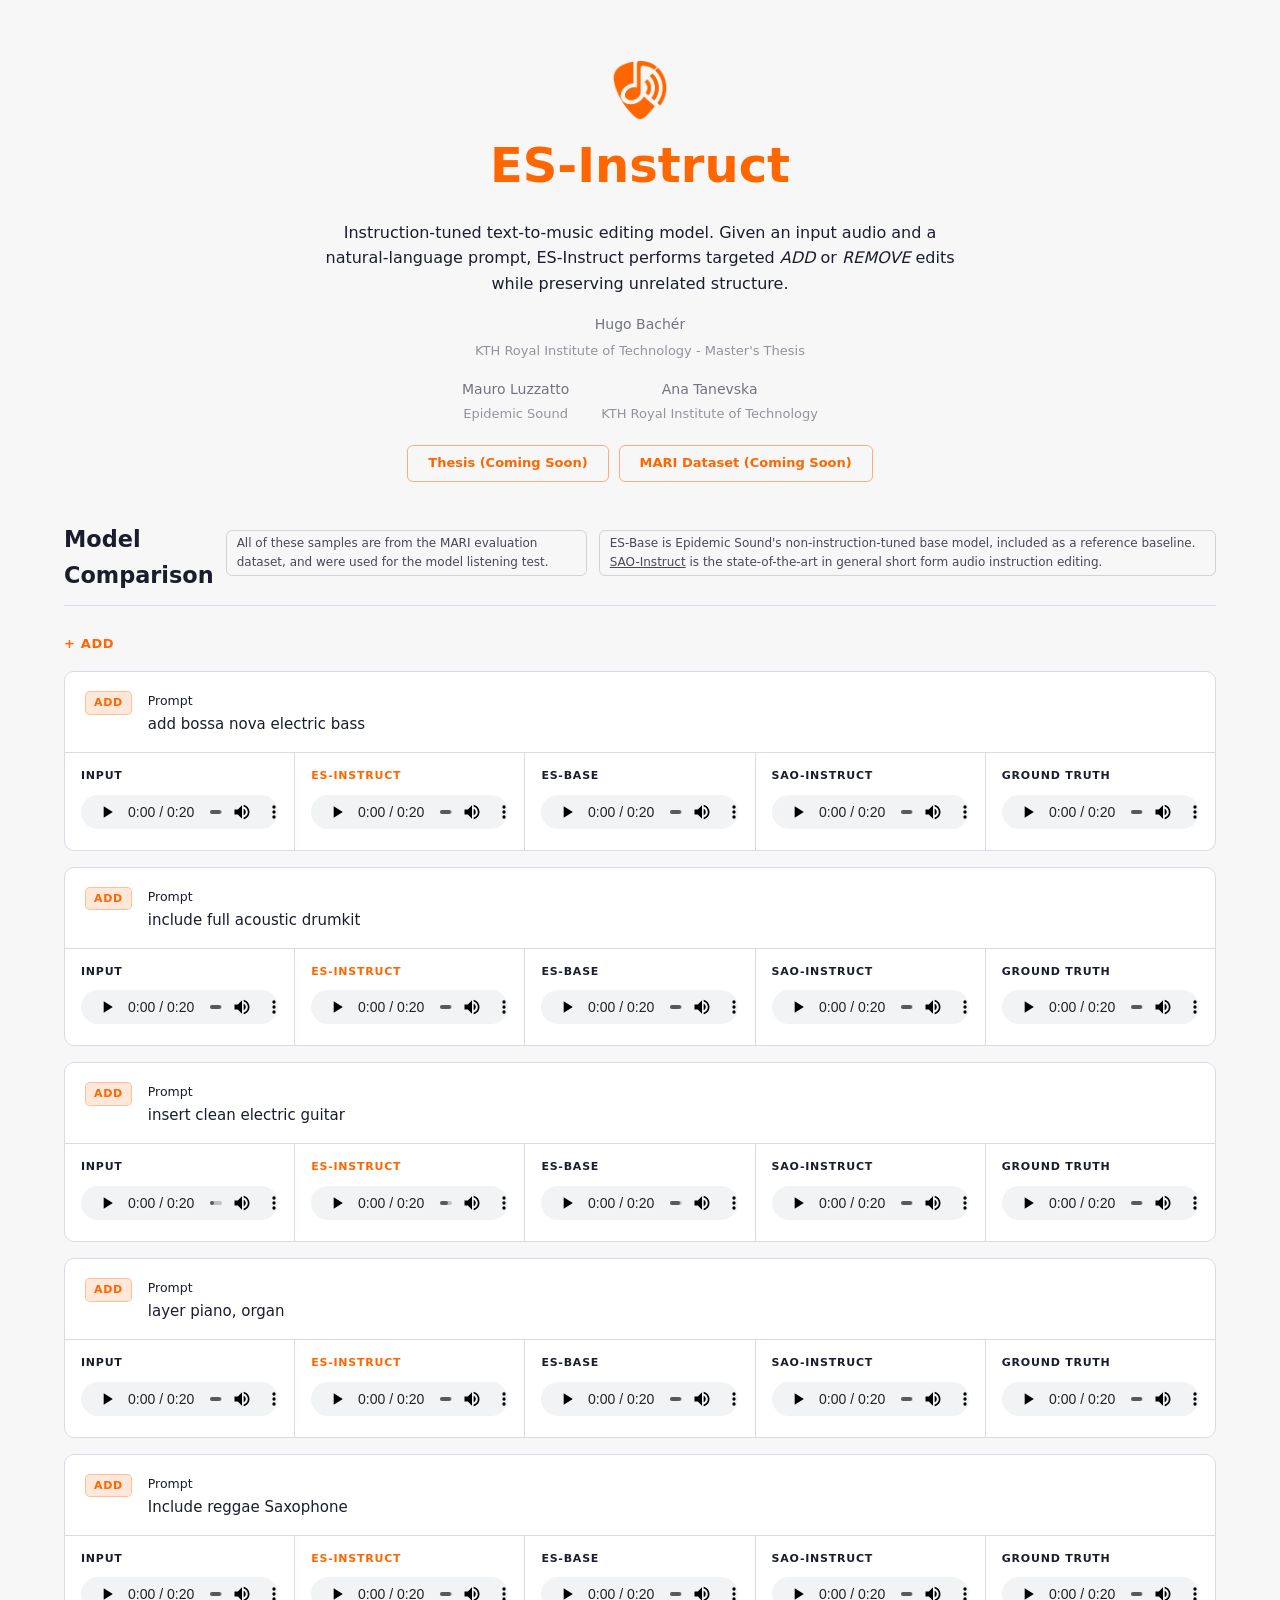
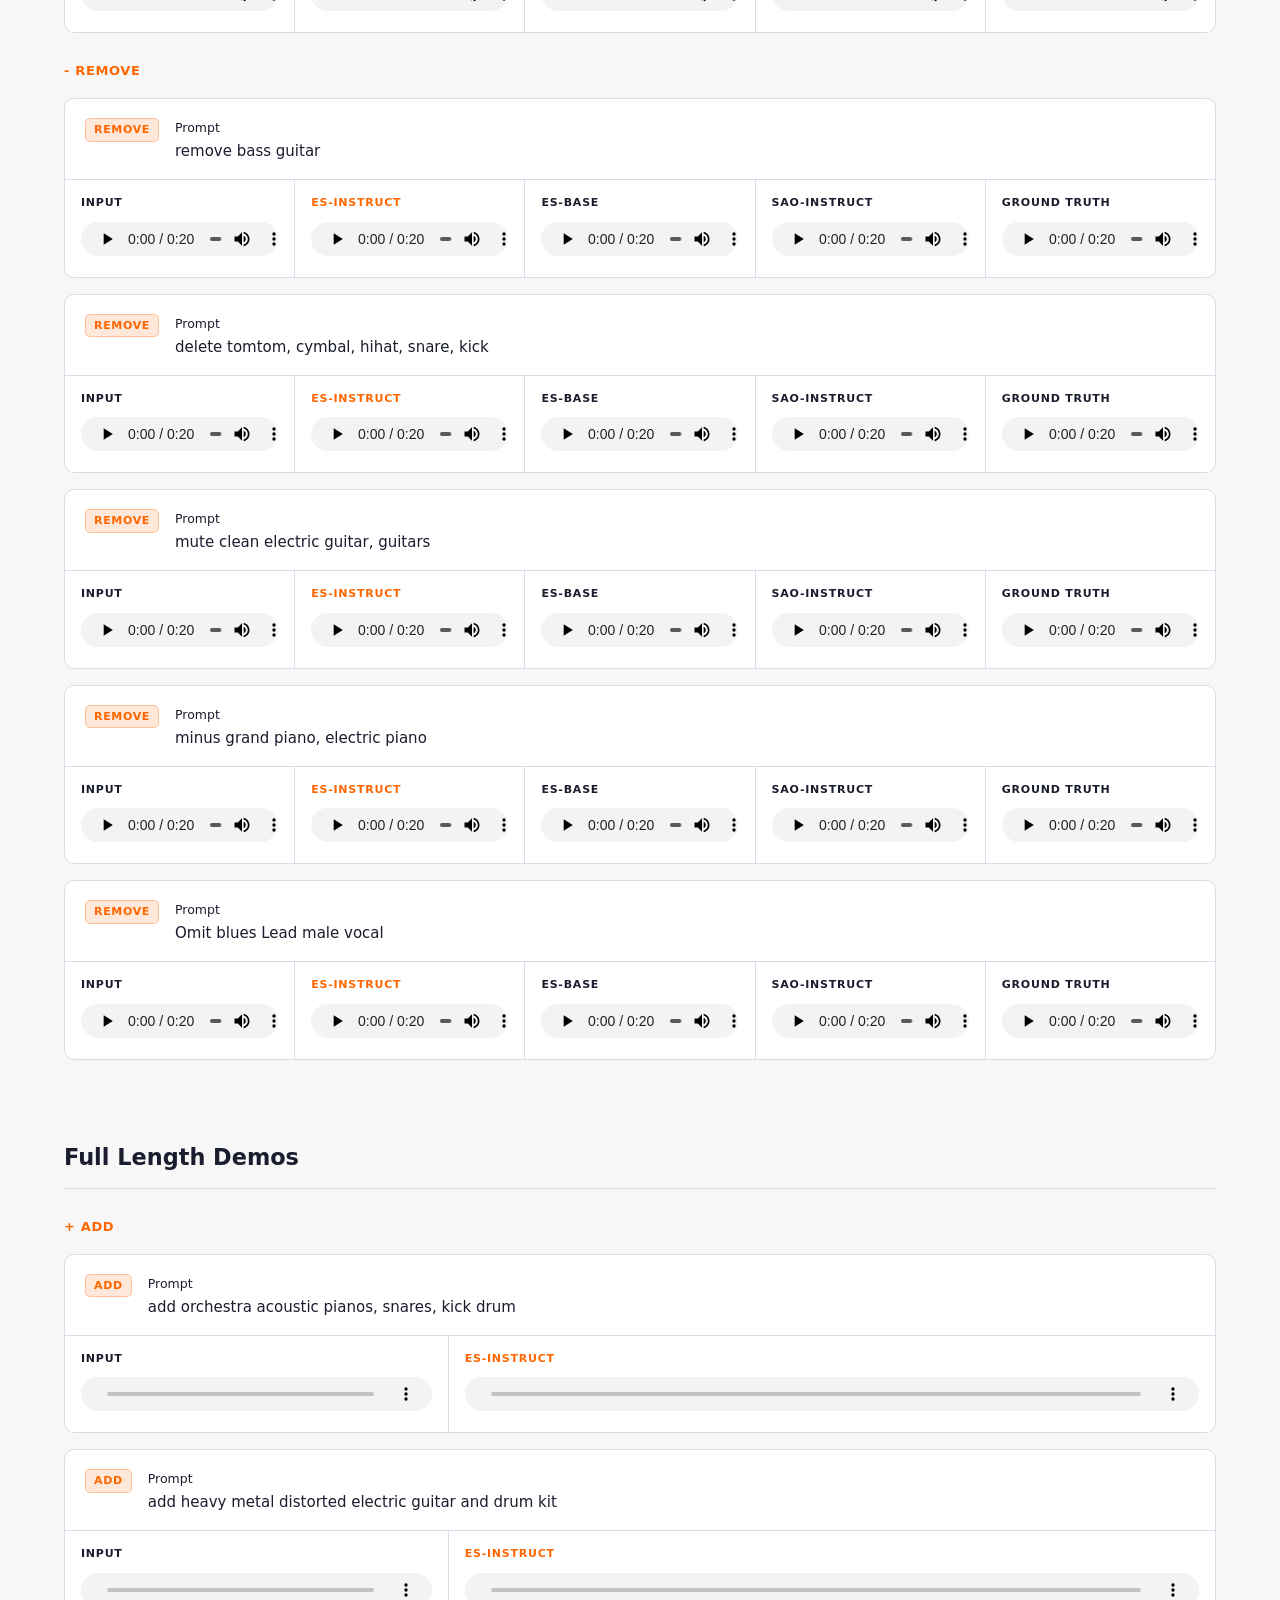
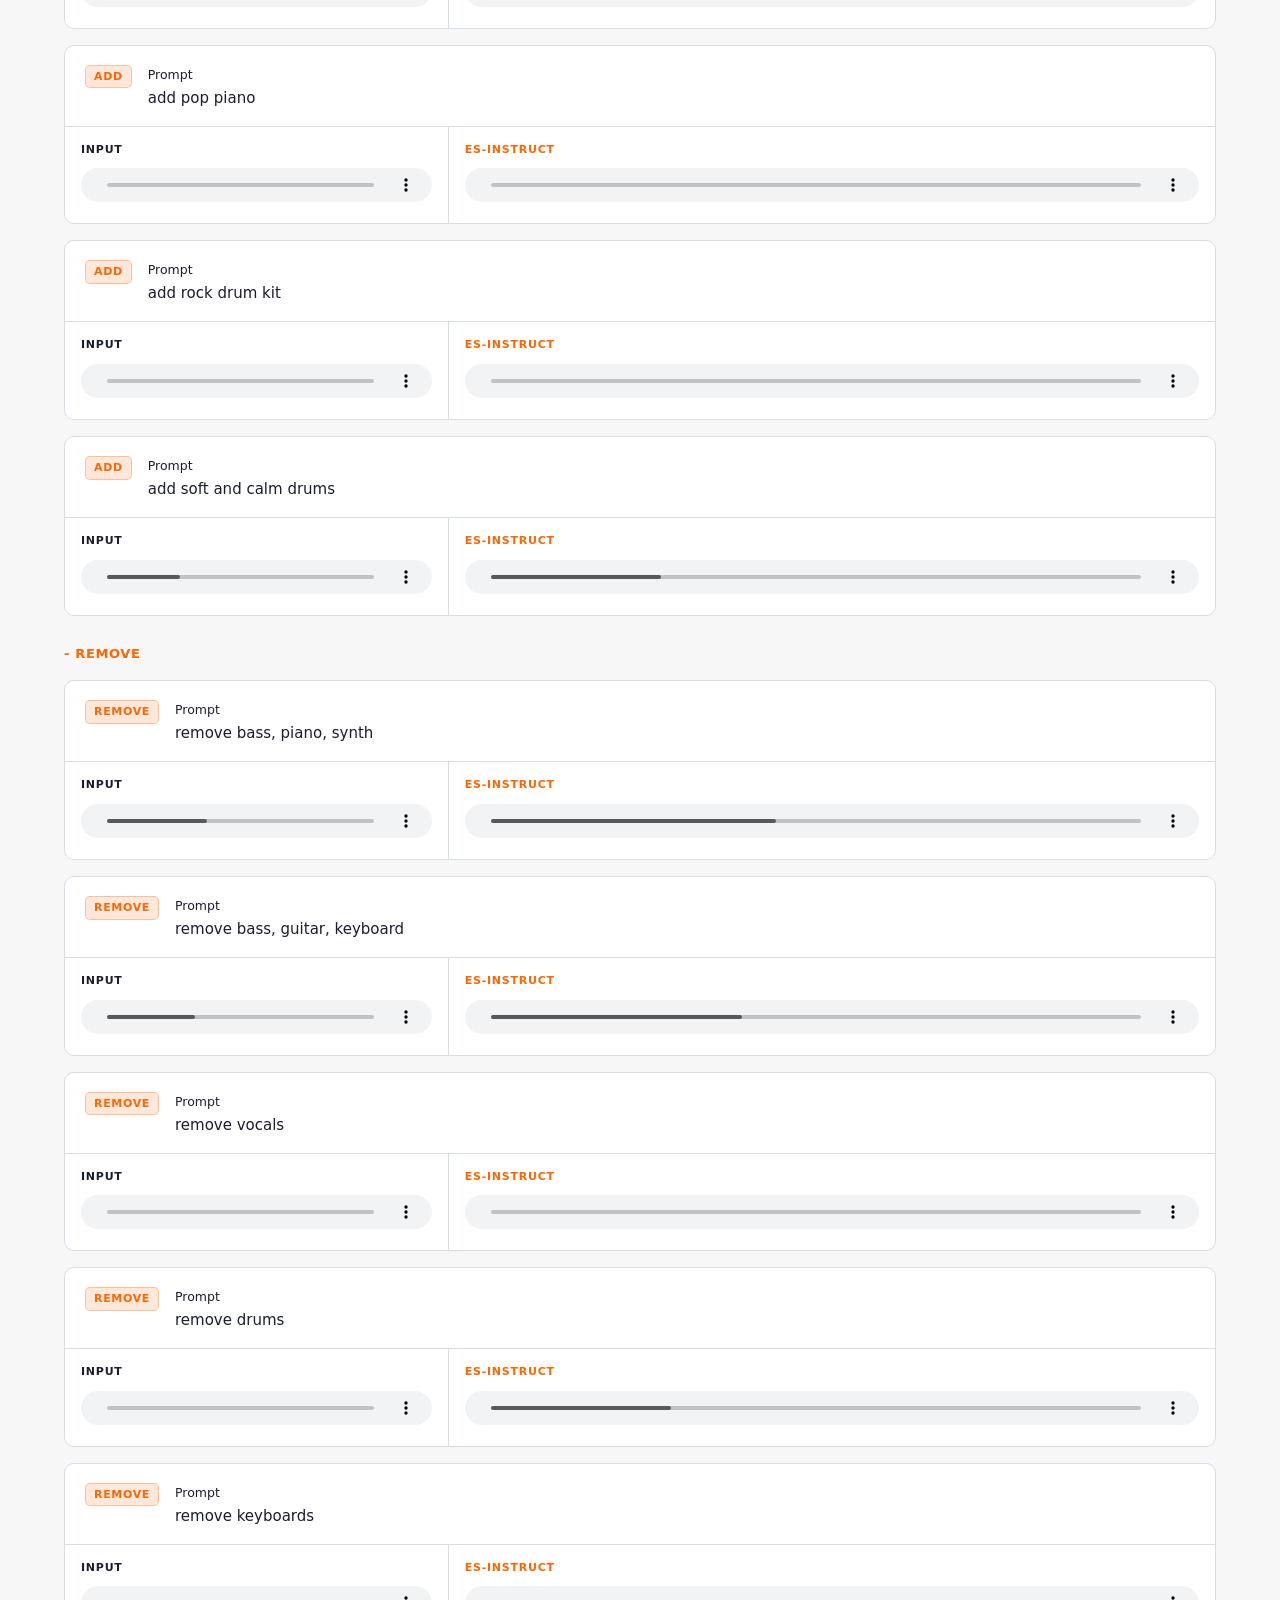
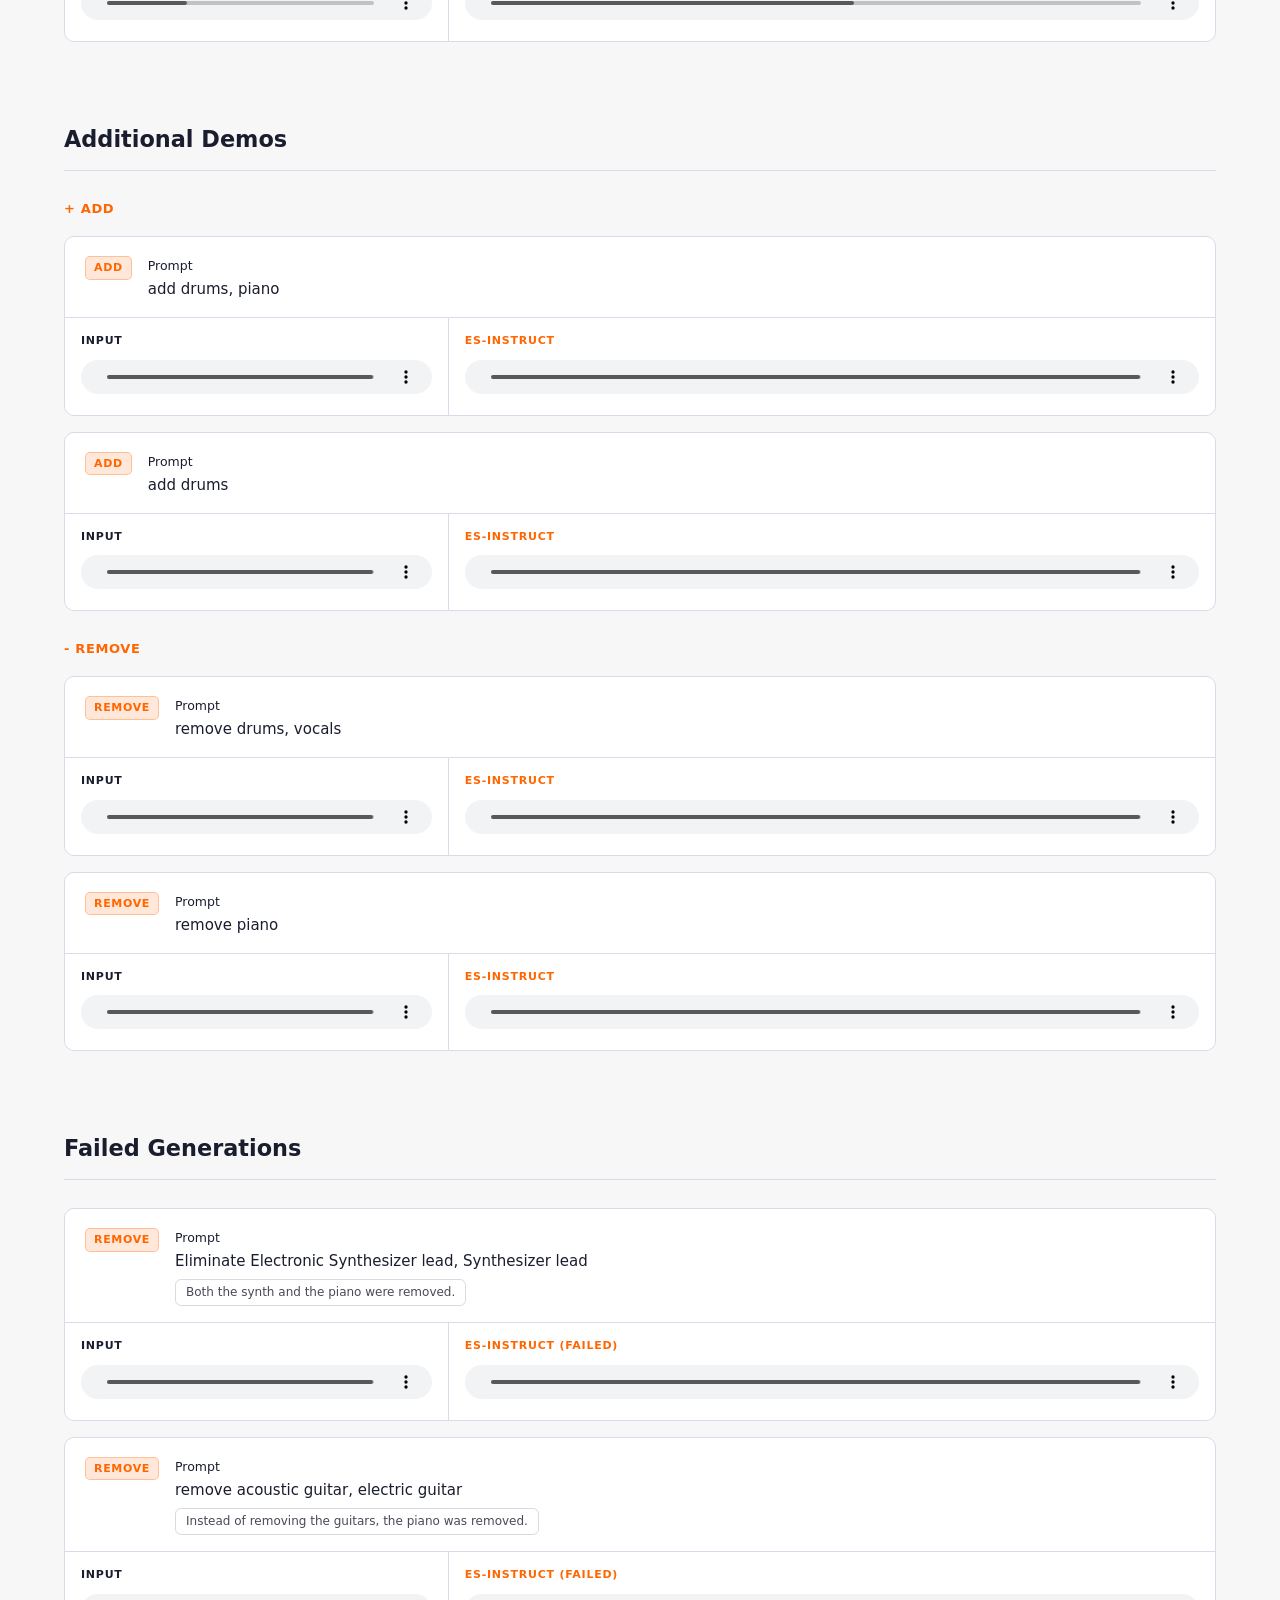
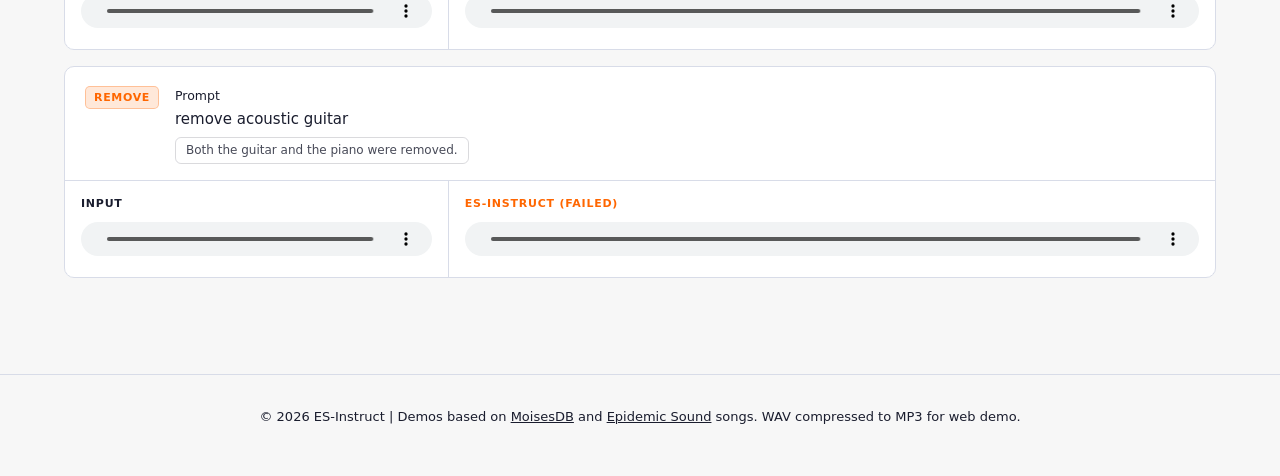
==== commit 3dcc7e03: "Add metadata and update logo" ====
--- a/es-instruct/index.html
+++ b/es-instruct/index.html
@@ -4,11 +4,32 @@
     <meta charset="UTF-8" />
     <meta name="viewport" content="width=device-width, initial-scale=1.0" />
     <title>ES-Instruct Music Editing Demo</title>
+    <meta
+      name="description"
+      content="ES-Instruct: Instruction-tuned text-to-music editing model. Given an input audio and a natural-language prompt, it performs targeted ADD or REMOVE edits while preserving unrelated structure." />
+    <meta
+      name="keywords"
+      content="ES-Instruct, MARI Dataset, text-to-music, instruction tuning, artificial intelligence, deep learning, KTH, master's thesis" />
+    <meta name="author" content="Hugo Bachér" />
+    <meta name="theme-color" content="#ff6600" />
+    <meta property="og:type" content="website" />
+    <meta property="og:url" content="https://hugobacher.se/es-instruct" />
+    <meta property="og:title" content="ES-Instruct Music Editing Demo" />
+    <meta
+      property="og:description"
+      content="ES-Instruct: Instruction-tuned text-to-music editing model. Given an input audio and a natural-language prompt, it performs targeted ADD or REMOVE edits while preserving unrelated structure." />
+    <meta property="og:image" content="https://hugobacher.se/es-instruct.png" />
+    <meta property="og:image:alt" content="ES-Instruct logo" />
+    <meta property="og:locale" content="en_US" />
+    <meta name="twitter:card" content="summary" />
+    <link rel="canonical" href="https://hugobacher.se/es-instruct" />
     <link rel="icon" href="favicon.ico" />
+    <link rel="icon" href="es-instruct.png" type="image/png" />
     <link rel="stylesheet" href="style.css" />
   </head>
   <body>
     <header>
+      <img src="es-instruct.png" alt="ES-Instruct logo" class="logo" />
       <h1>ES-Instruct</h1>
       <p>
         Instruction-tuned text-to-music editing model. Given an input audio and
@@ -30,7 +51,8 @@
         </div>
       </div>
       <div class="links">
-        <p href="#" class="btn">Thesis (Coming Soon)</p>
+        <a href="#" class="btn">Thesis (Coming Soon)</a>
+        <a href="#" class="btn">MARI Dataset (Coming Soon)</a>
       </div>
     </header>
 
@@ -39,7 +61,7 @@
         <h2>Model Comparison</h2>
         <p class="note">
           All of these samples are from the MARI evaluation dataset, and were
-          used for the listening test.
+          used for the model listening test.
         </p>
         <p class="note">
           ES-Base is Epidemic Sound's non-instruction-tuned base model, included
--- a/es-instruct/style.css
+++ b/es-instruct/style.css
@@ -2,7 +2,7 @@
   --bg: #0f1117;
   --surface: #242836;
   --border: #2e3347;
-  --accent: #f06216;
+  --accent: #ff6600;
   --text: #e2e8f0;
   --radius: 10px;
 }
@@ -41,6 +41,12 @@
   margin: 0 auto;
   padding: 60px 24px 40px;
   text-align: center;
+
+  & .logo {
+    width: 60px;
+    height: 60px;
+    object-fit: contain;
+  }
 
   & h1 {
     font-size: clamp(2rem, 5vw, 3rem);
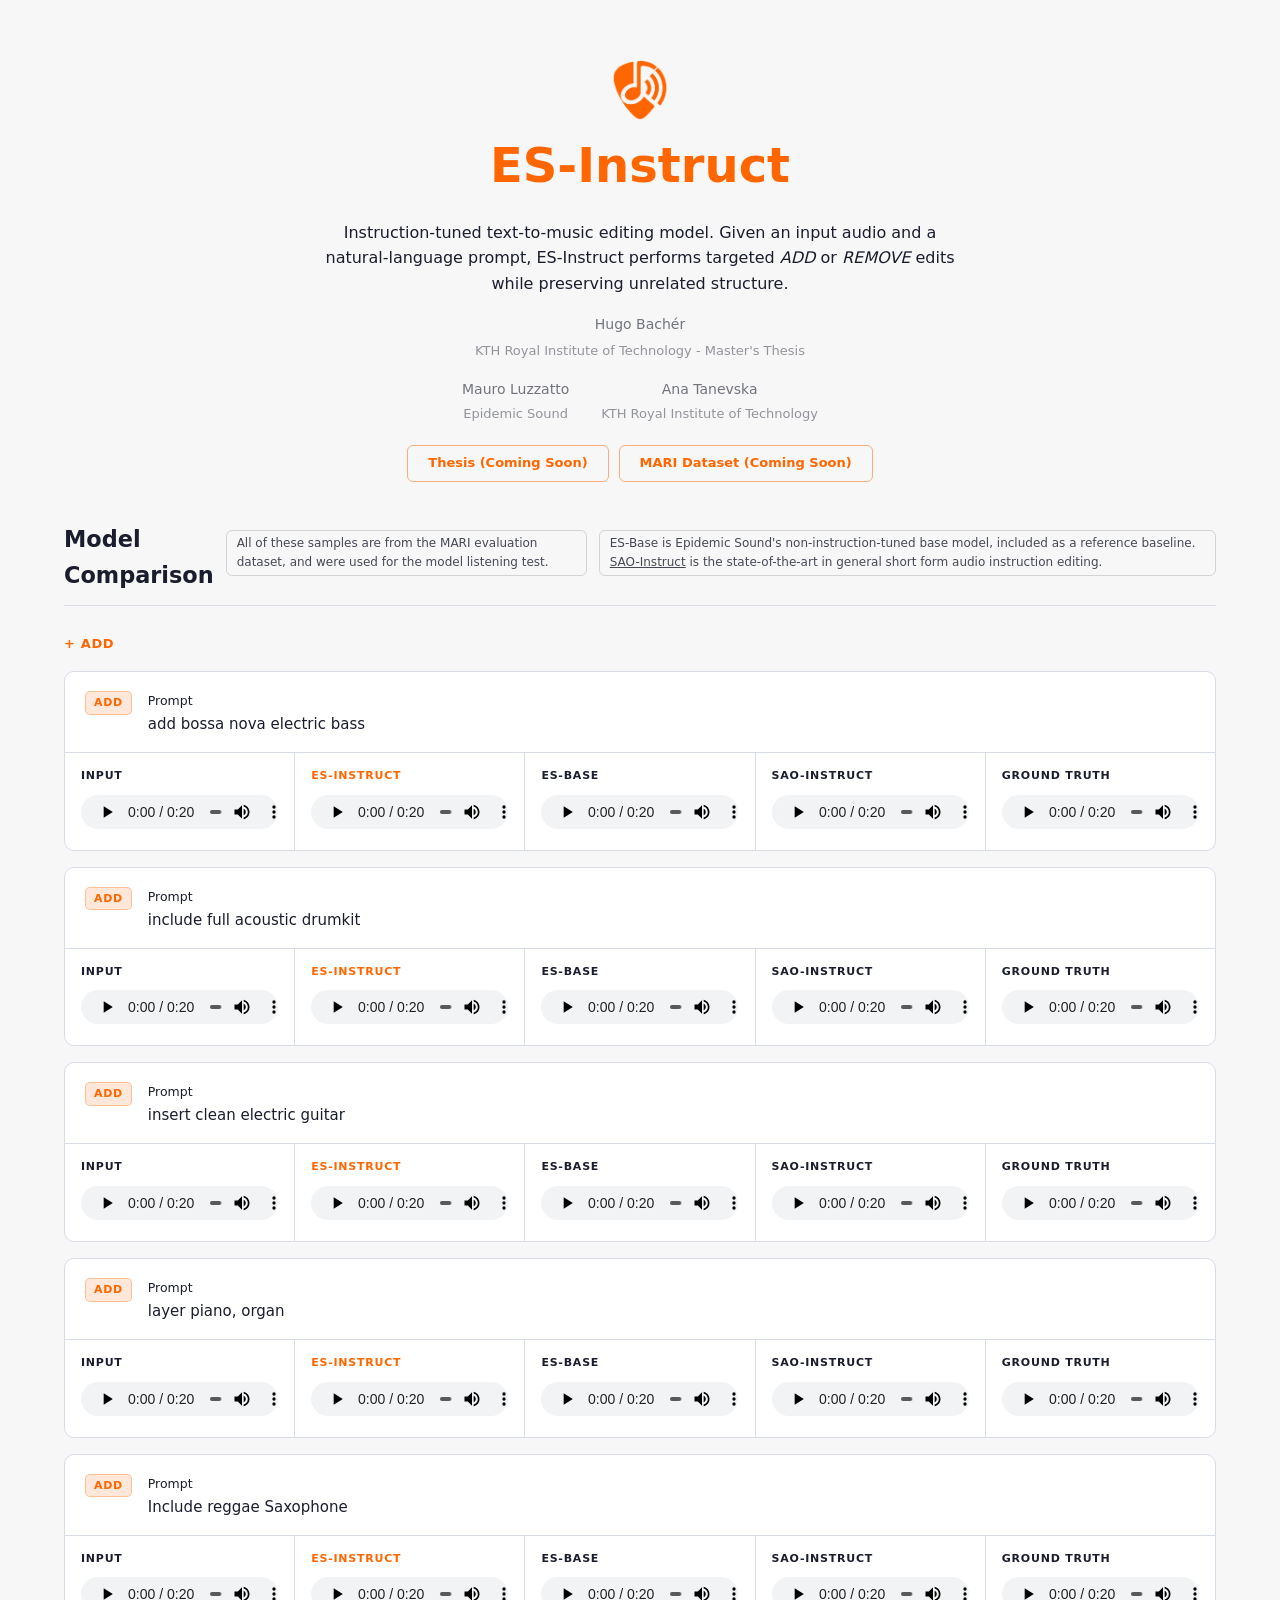
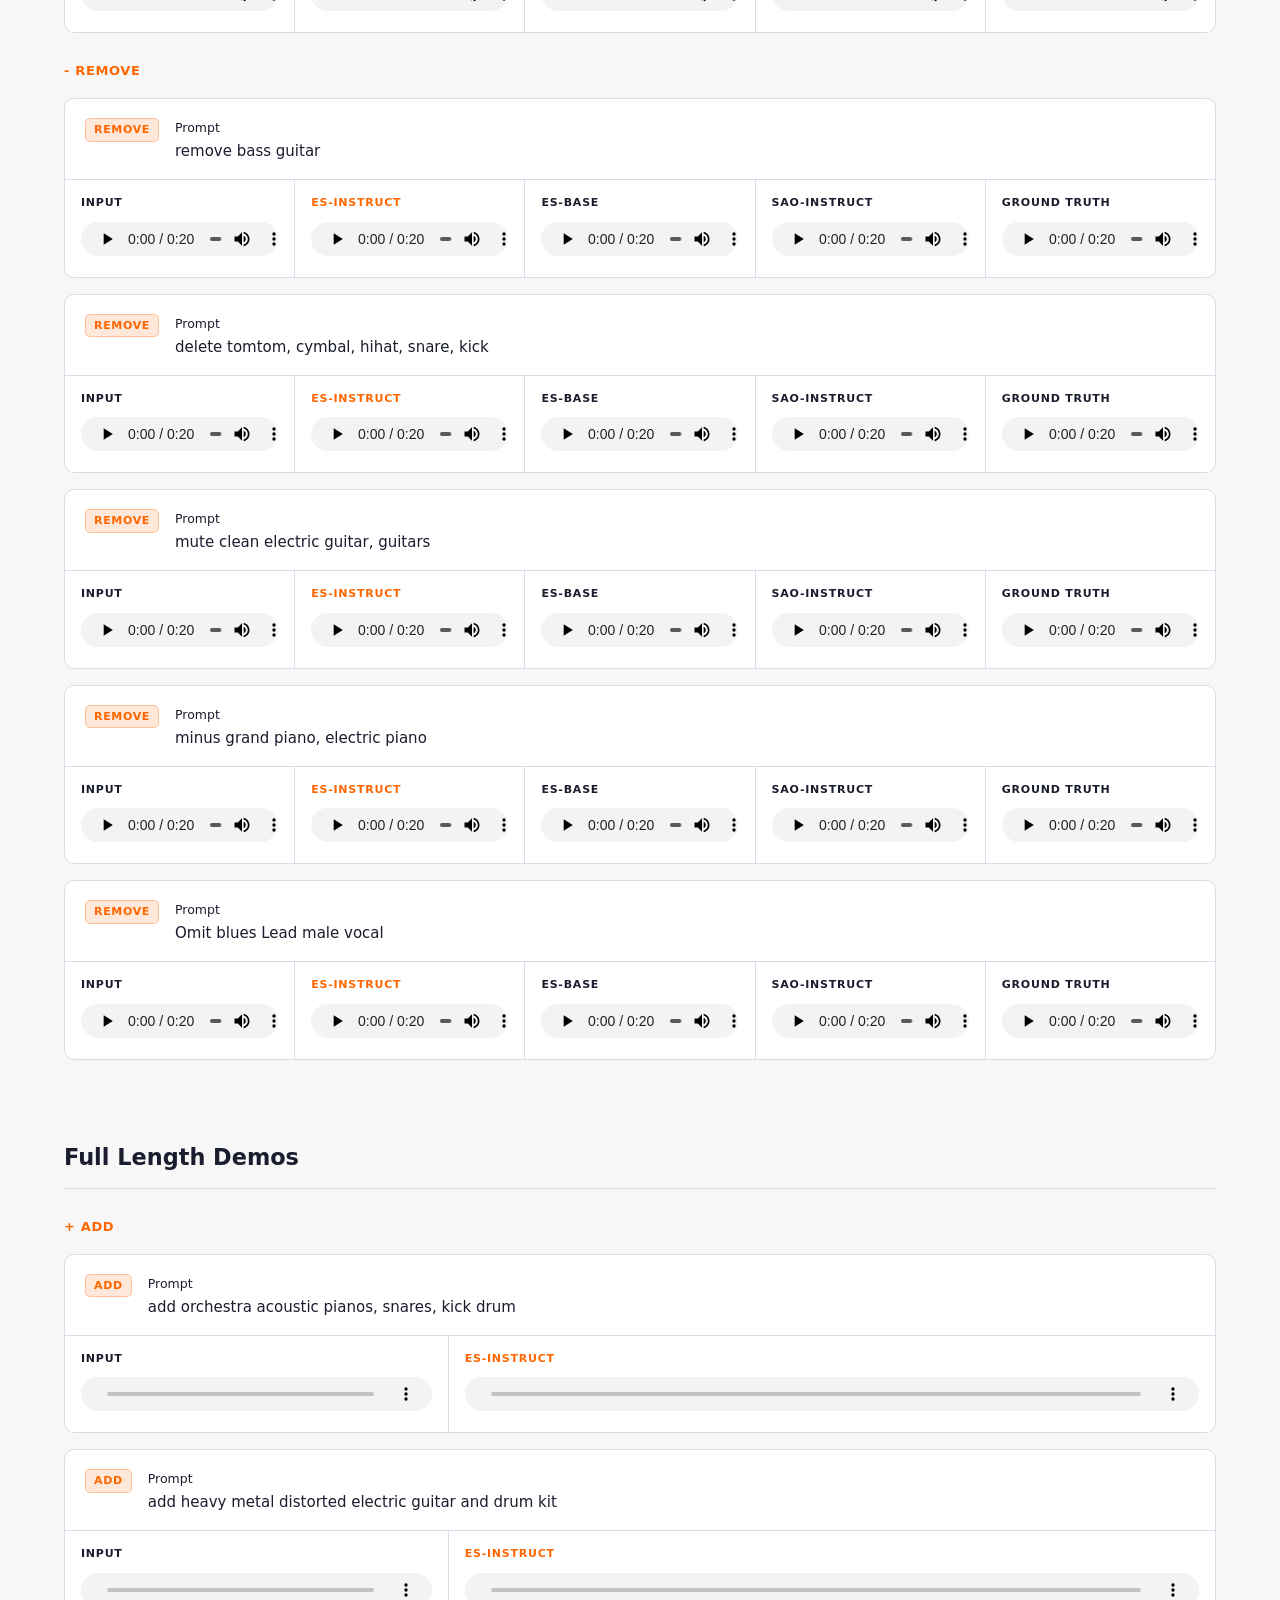
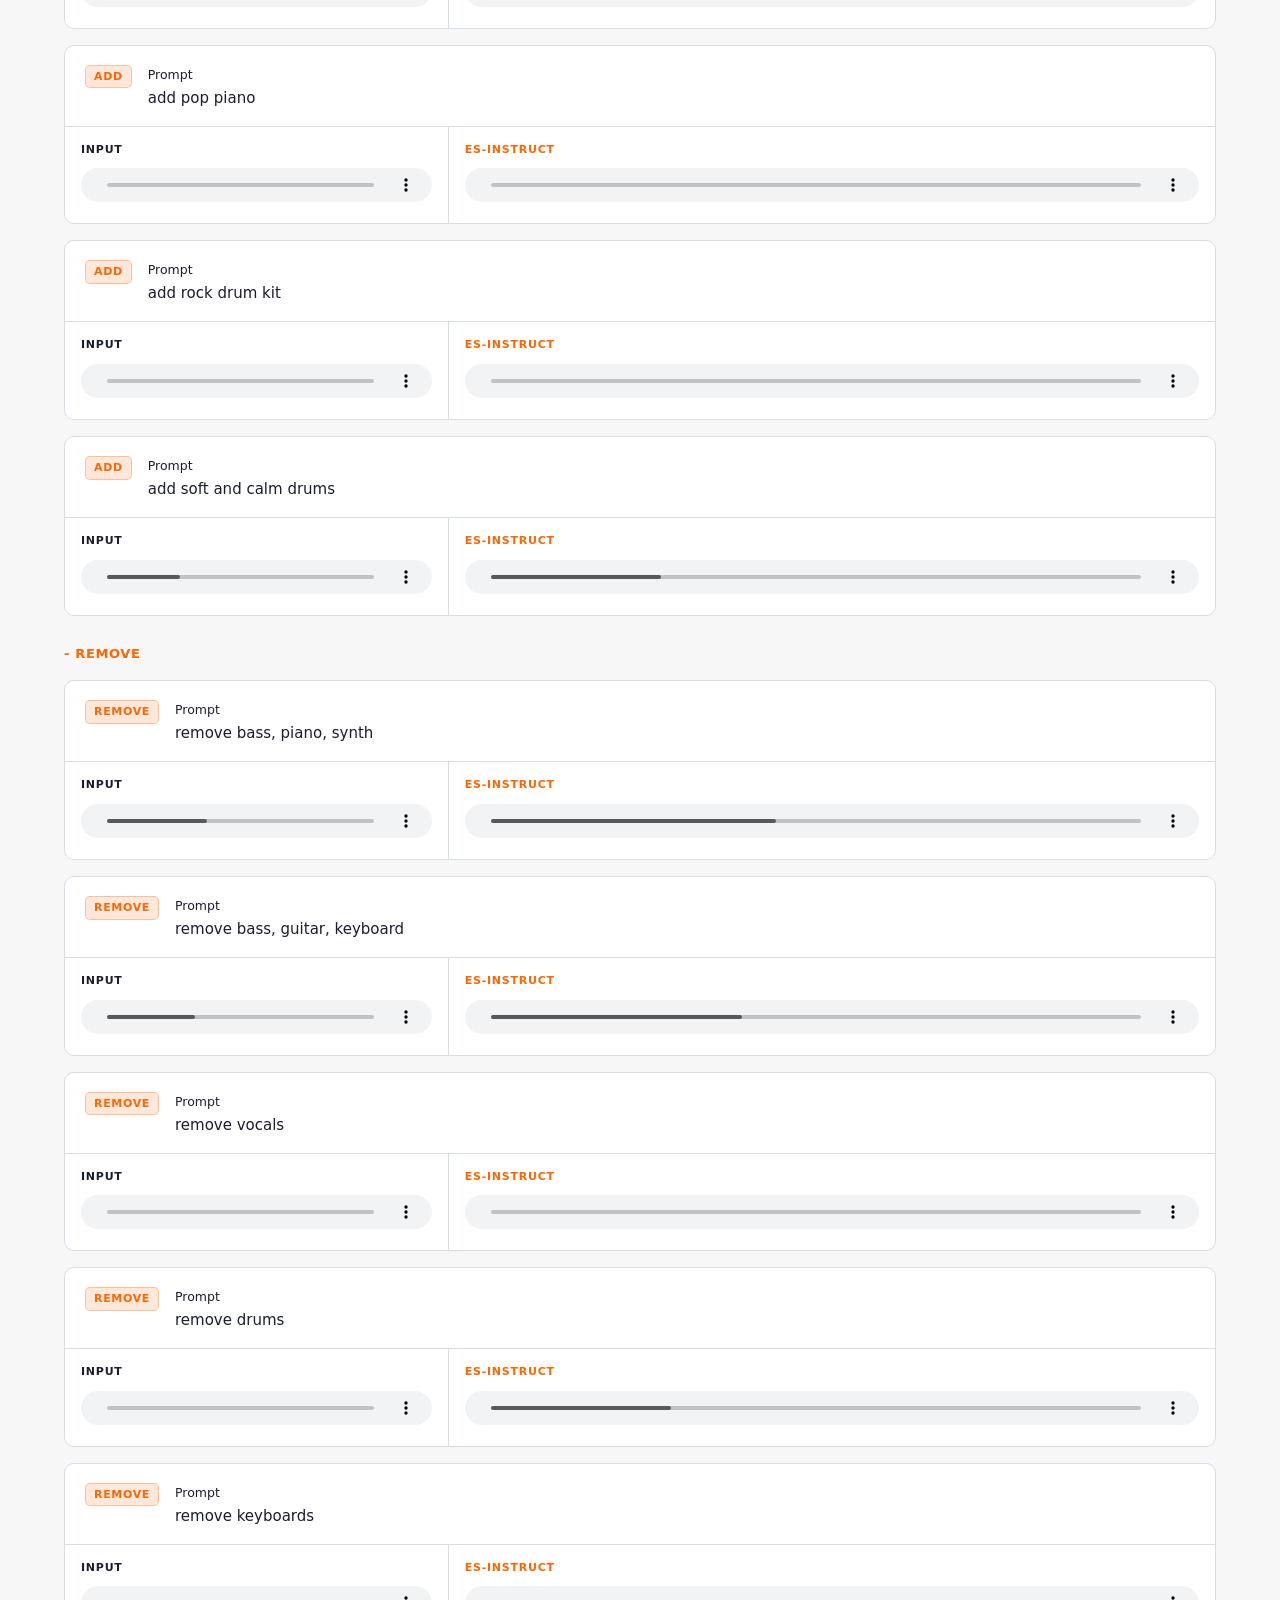
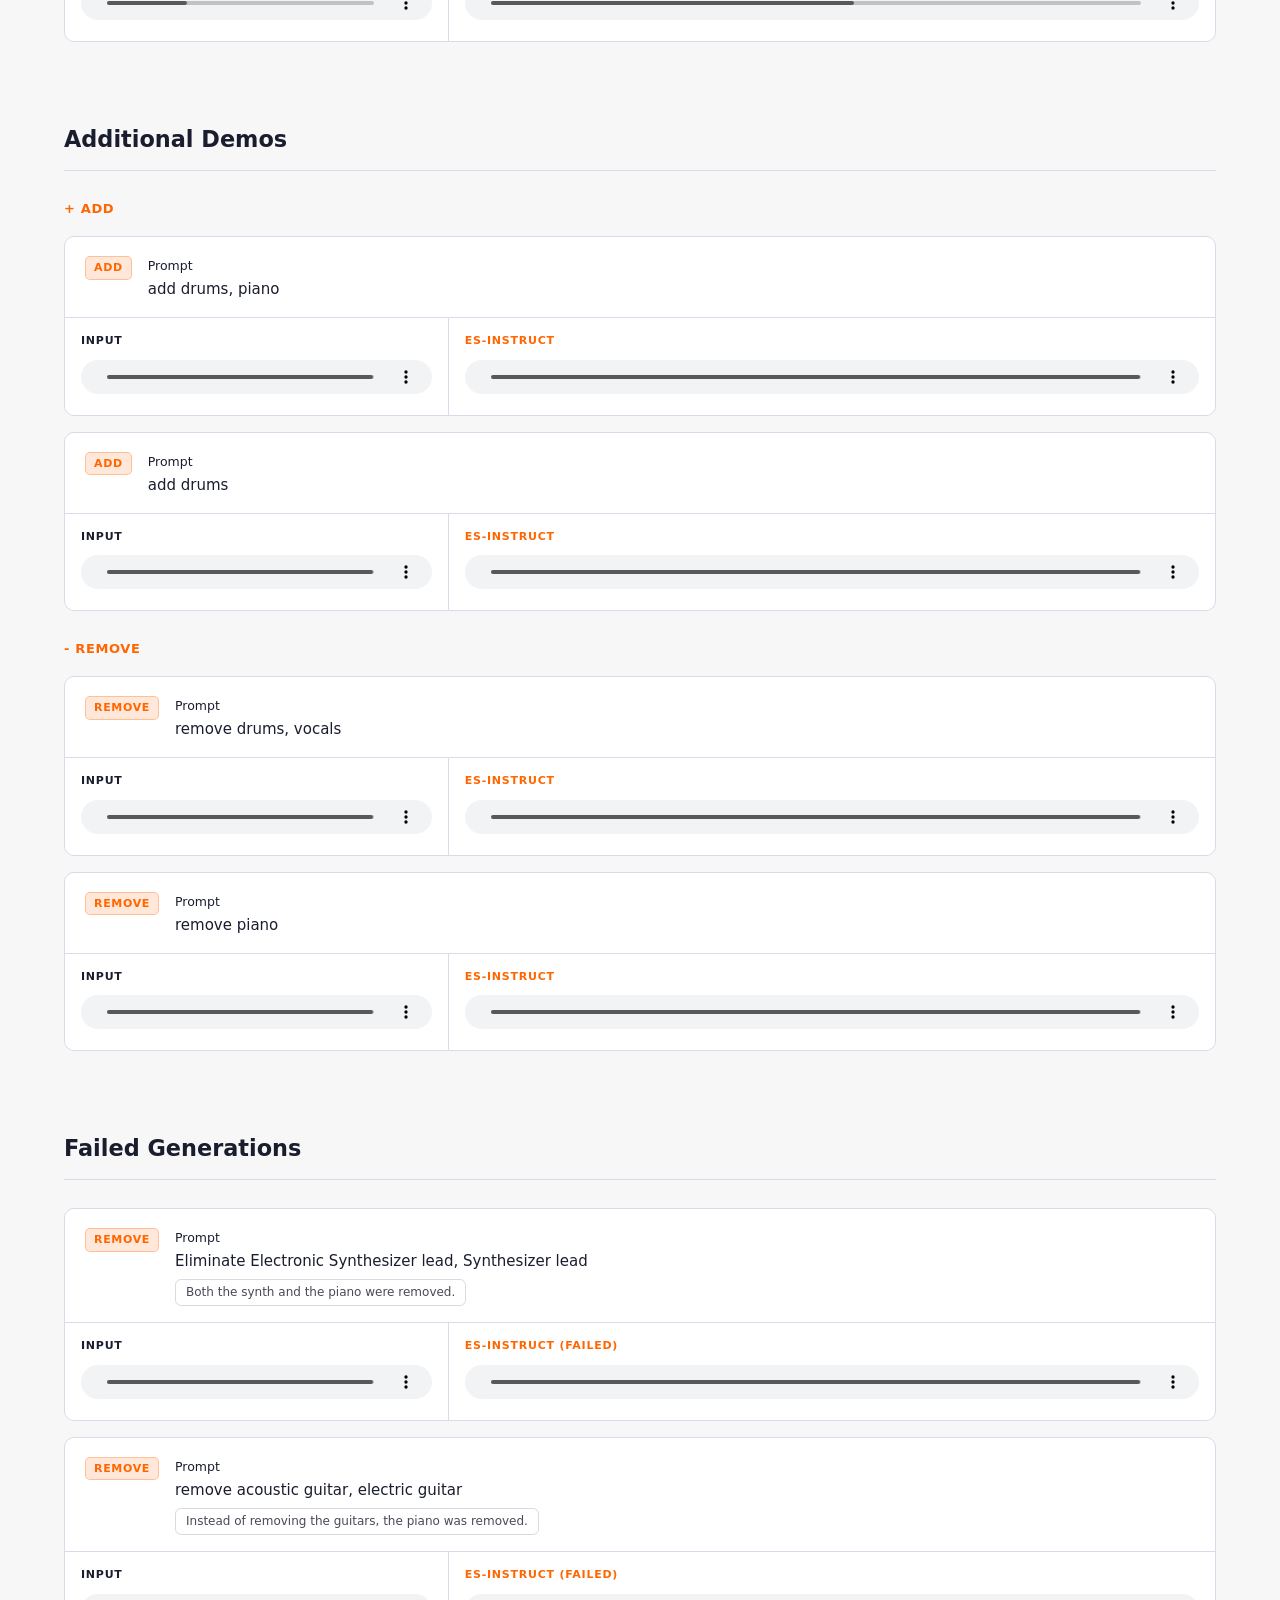
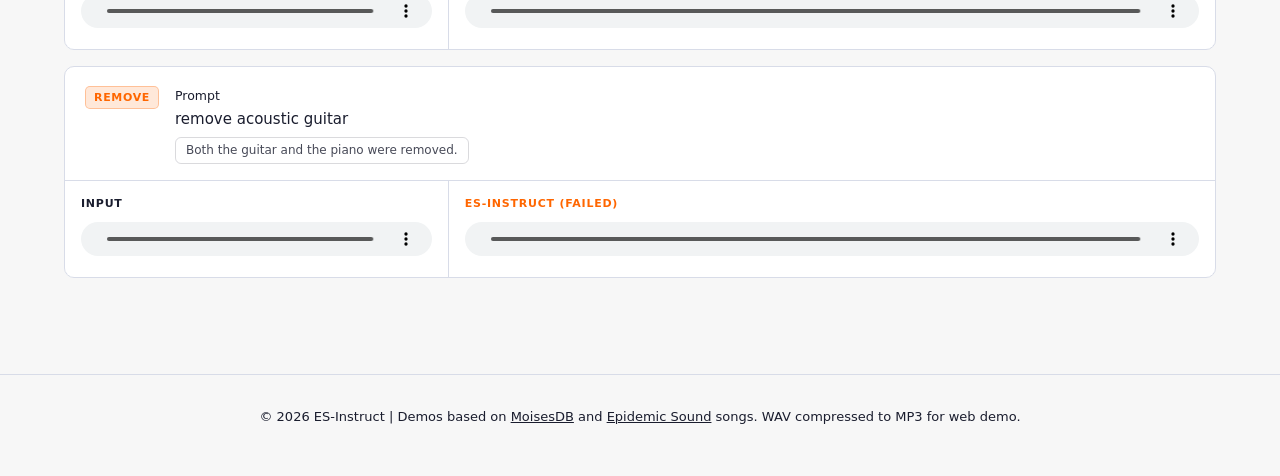
==== commit 6d498160: "Fix metadata tags" ====
--- a/es-instruct/index.html
+++ b/es-instruct/index.html
@@ -6,7 +6,7 @@
     <title>ES-Instruct Music Editing Demo</title>
     <meta
       name="description"
-      content="ES-Instruct: Instruction-tuned text-to-music editing model. Given an input audio and a natural-language prompt, it performs targeted ADD or REMOVE edits while preserving unrelated structure." />
+      content="State-of-the-art instruction-tuned long-form text-to-music editing AI model for targeted ADD and REMOVE edits." />
     <meta
       name="keywords"
       content="ES-Instruct, MARI Dataset, text-to-music, instruction tuning, artificial intelligence, deep learning, KTH, master's thesis" />
@@ -17,8 +17,10 @@
     <meta property="og:title" content="ES-Instruct Music Editing Demo" />
     <meta
       property="og:description"
-      content="ES-Instruct: Instruction-tuned text-to-music editing model. Given an input audio and a natural-language prompt, it performs targeted ADD or REMOVE edits while preserving unrelated structure." />
-    <meta property="og:image" content="https://hugobacher.se/es-instruct.png" />
+      content="State-of-the-art instruction-tuned long-form text-to-music editing AI model for targeted ADD and REMOVE edits." />
+    <meta
+      property="og:image"
+      content="https://hugobacher.se/es-instruct/es-instruct.png" />
     <meta property="og:image:alt" content="ES-Instruct logo" />
     <meta property="og:locale" content="en_US" />
     <meta name="twitter:card" content="summary" />
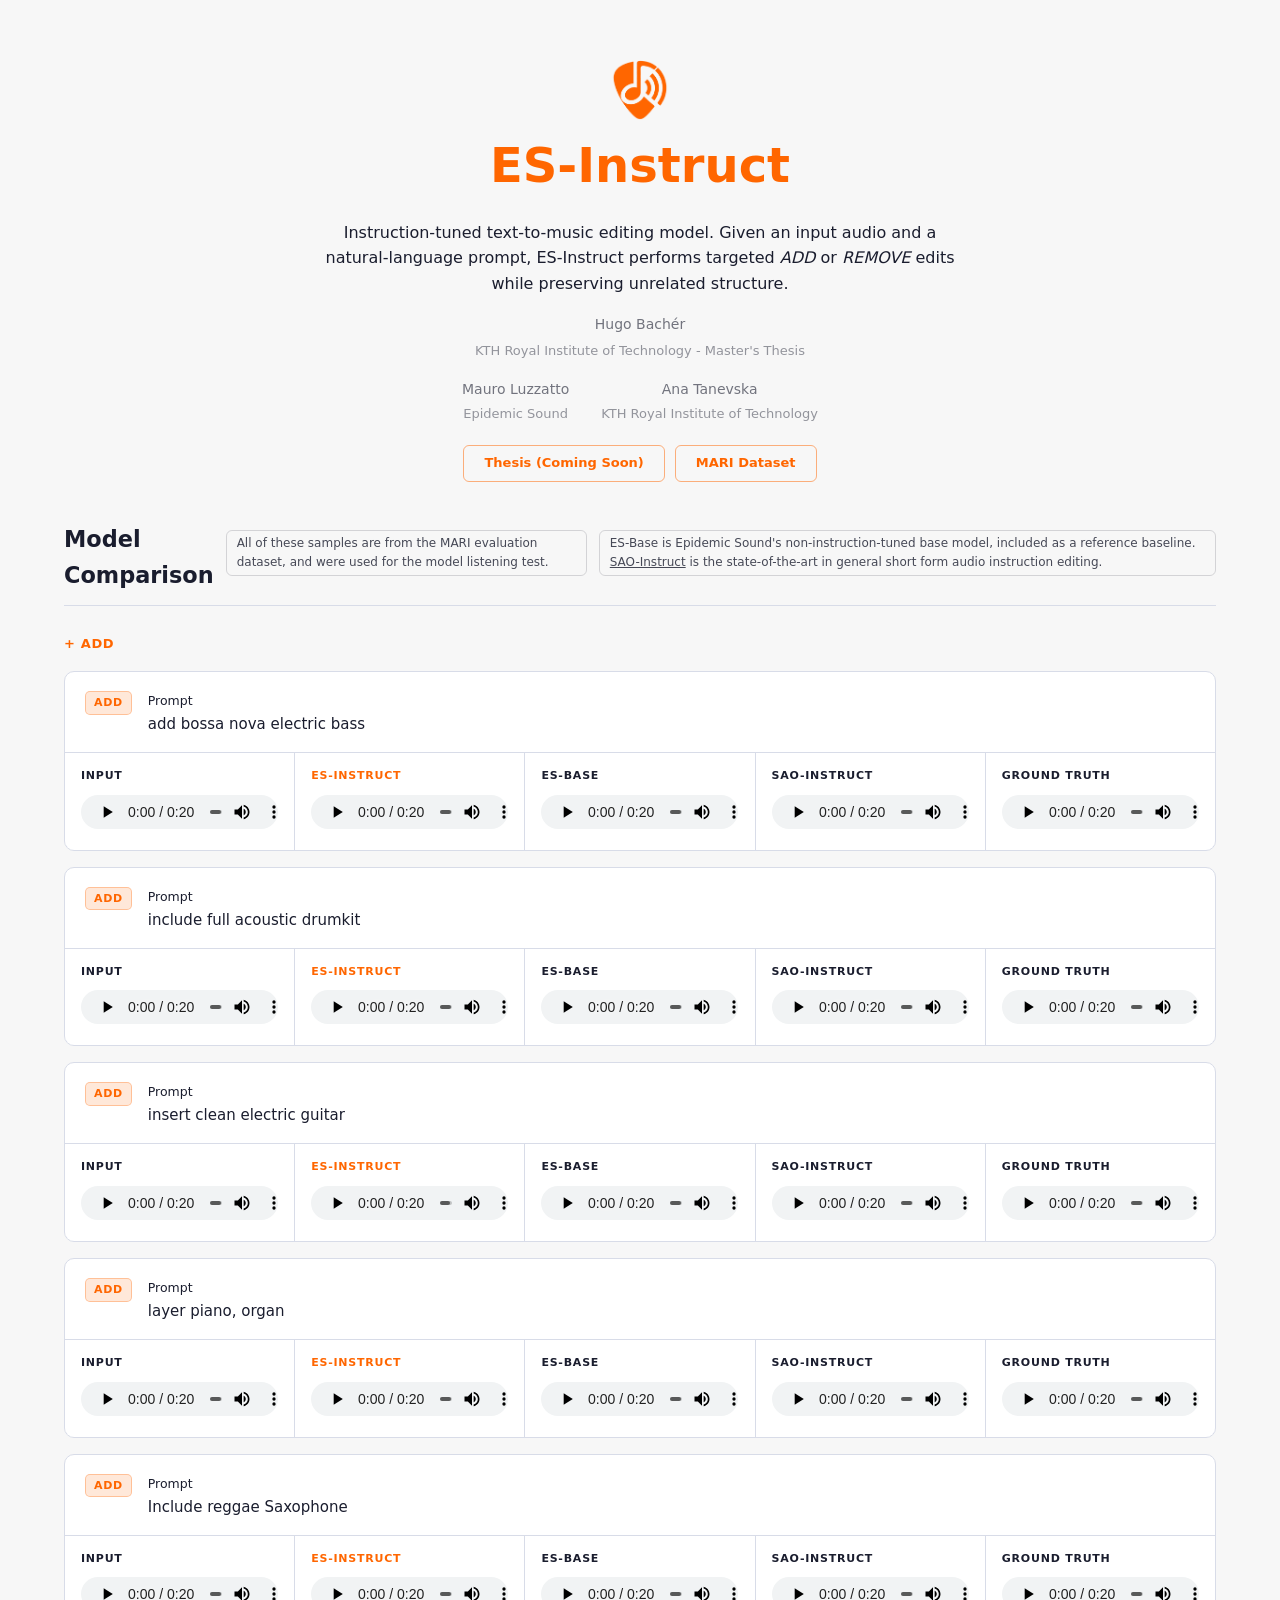
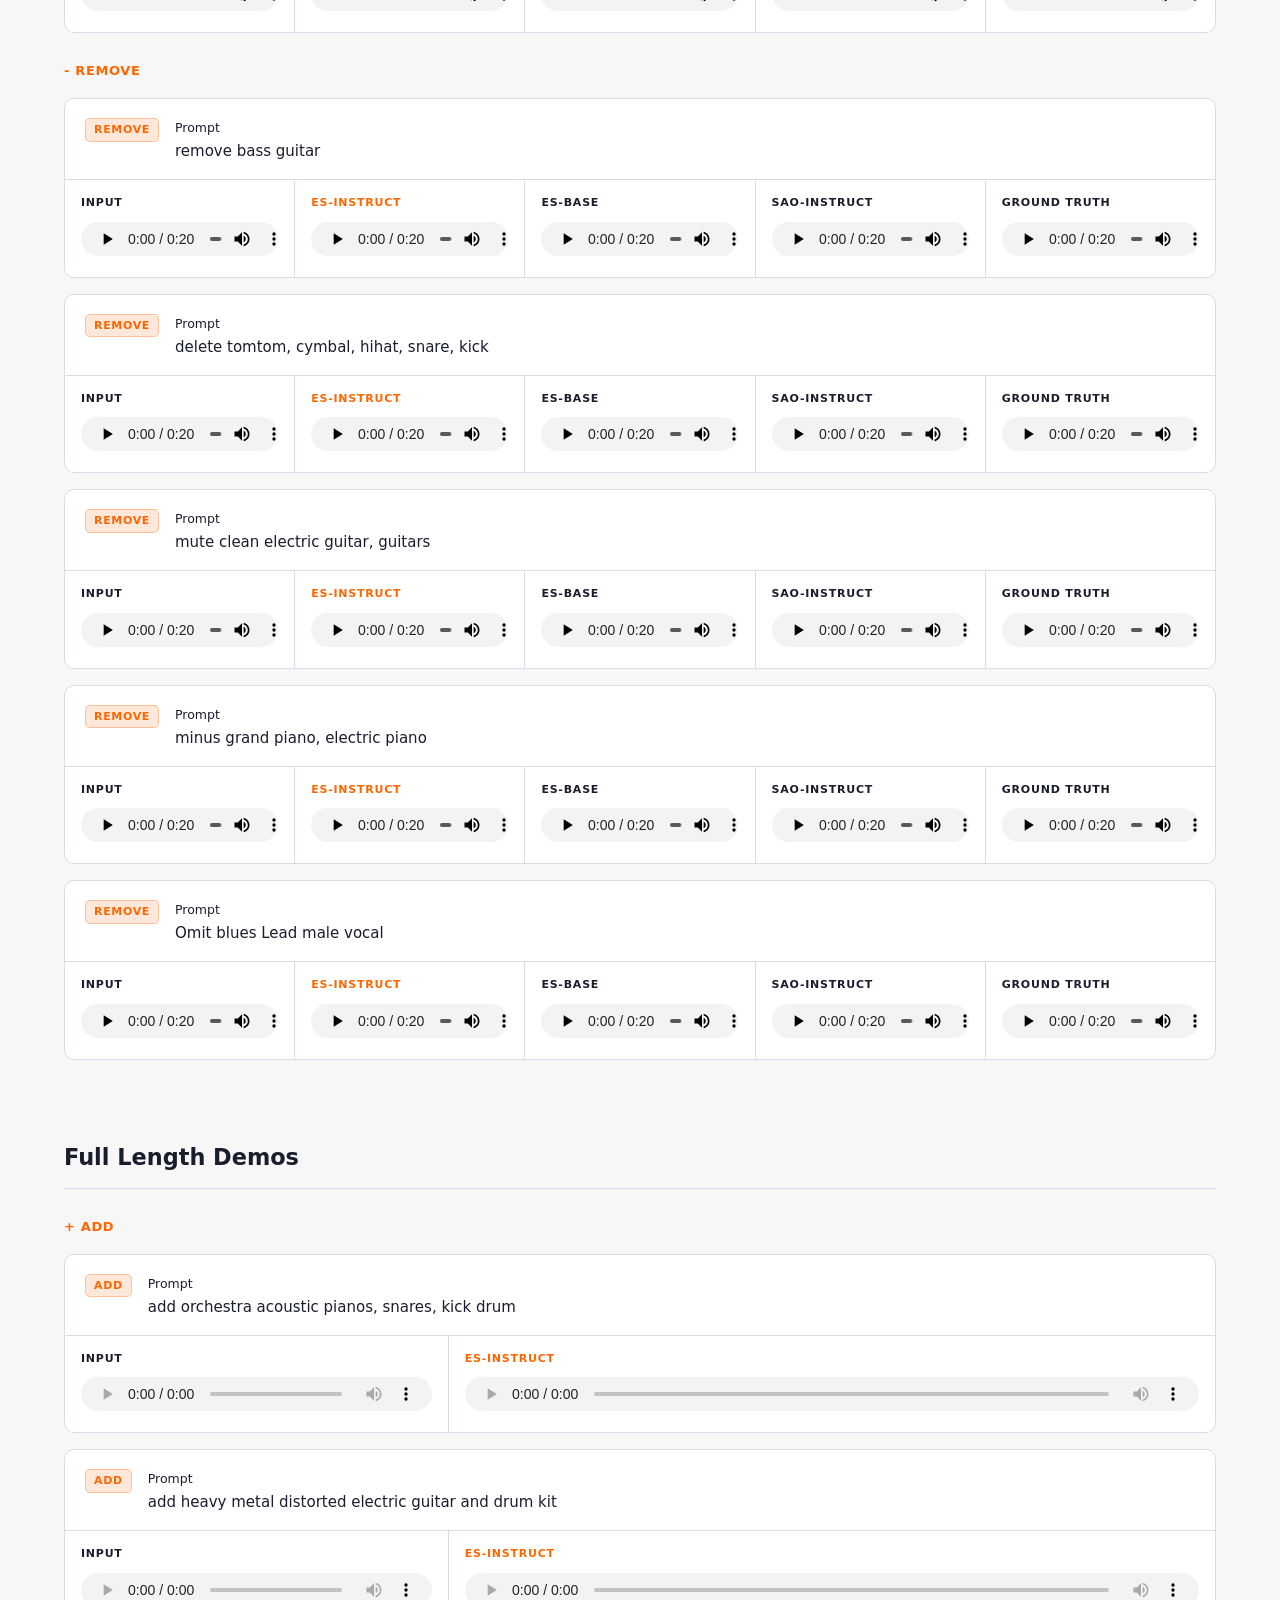
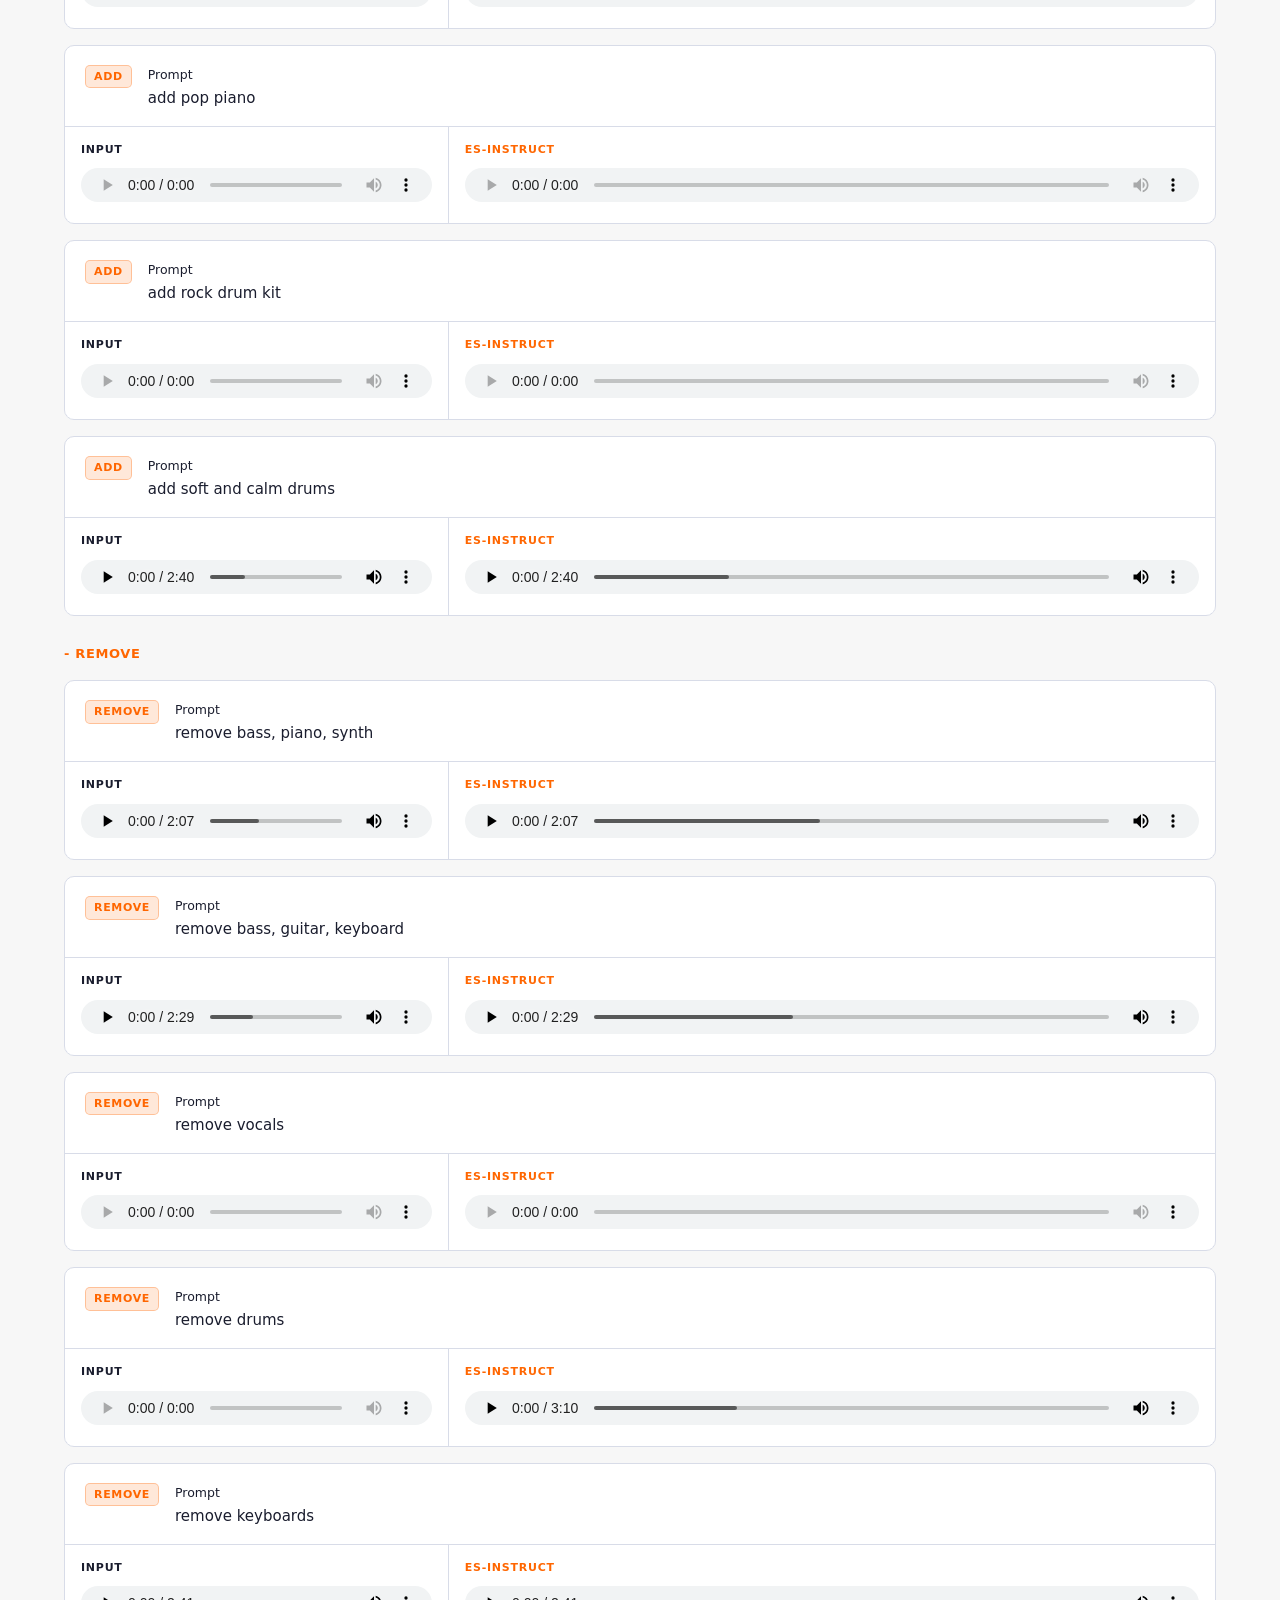
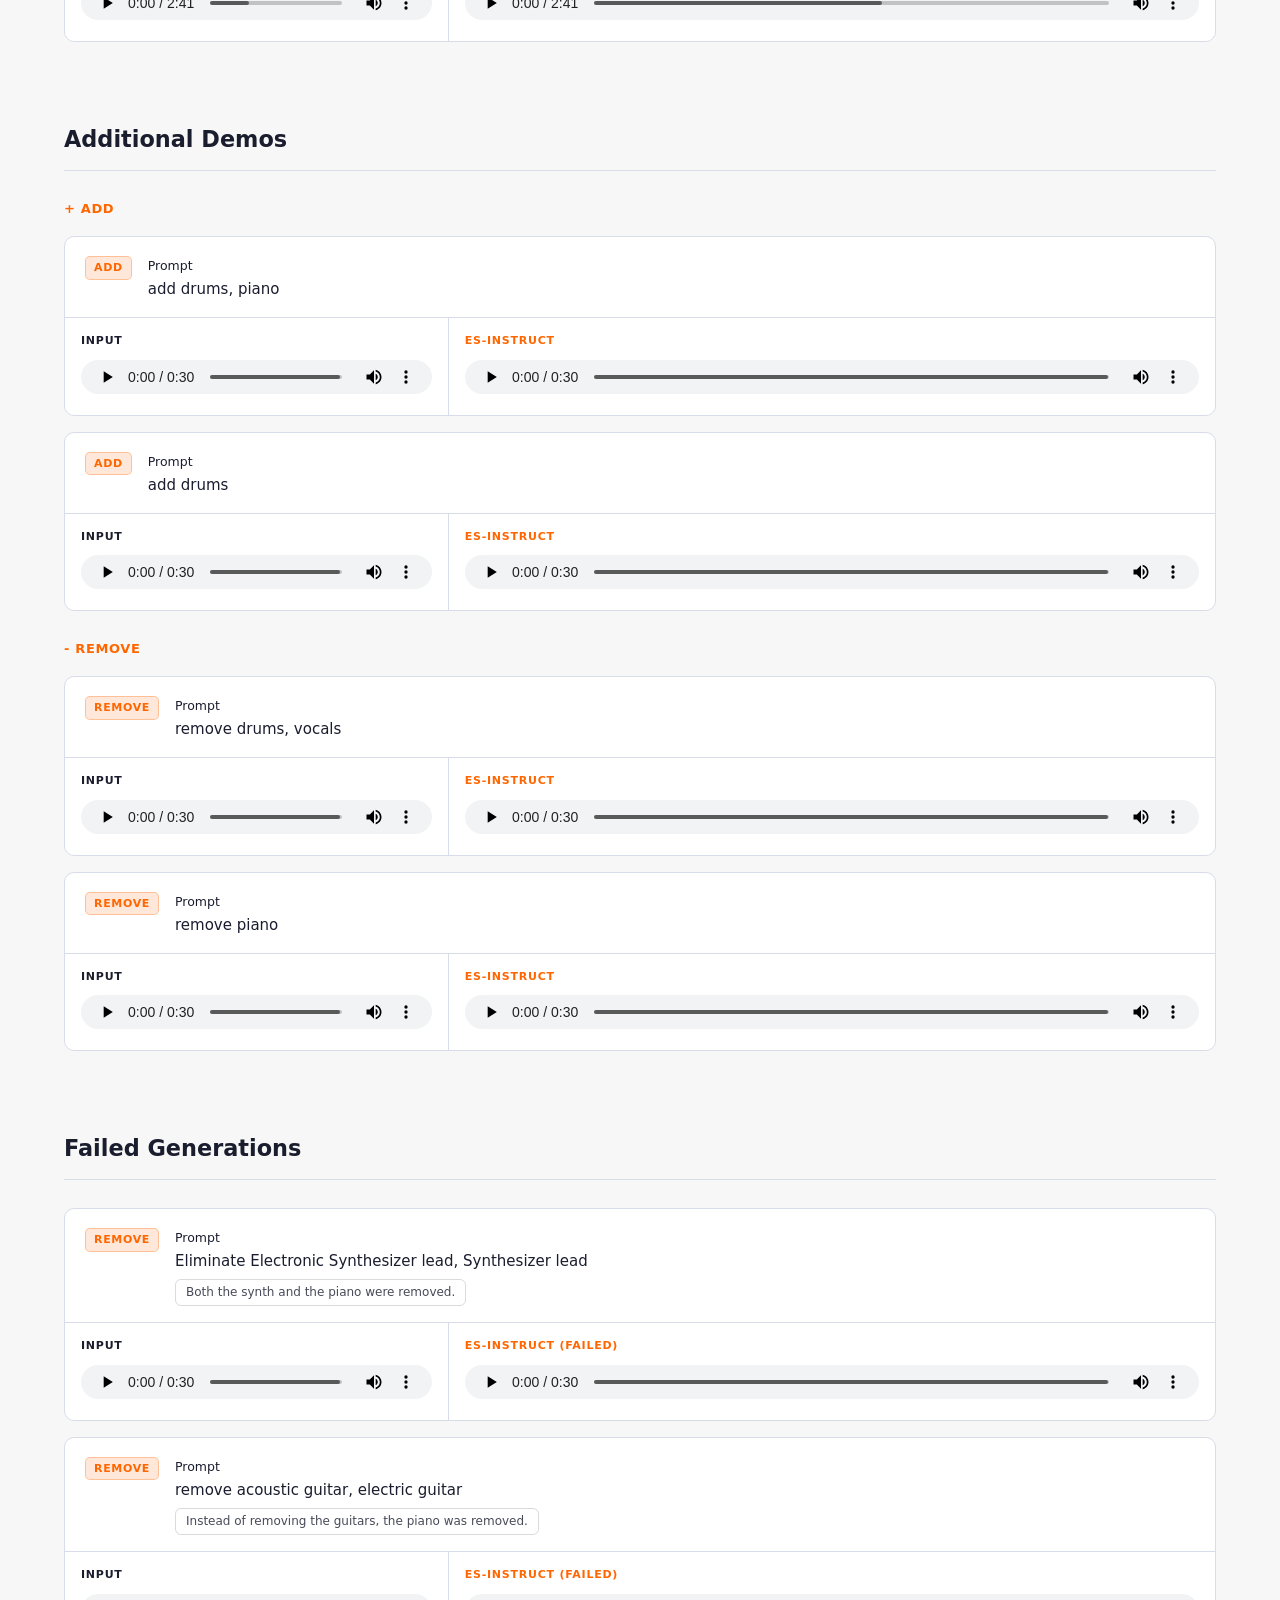
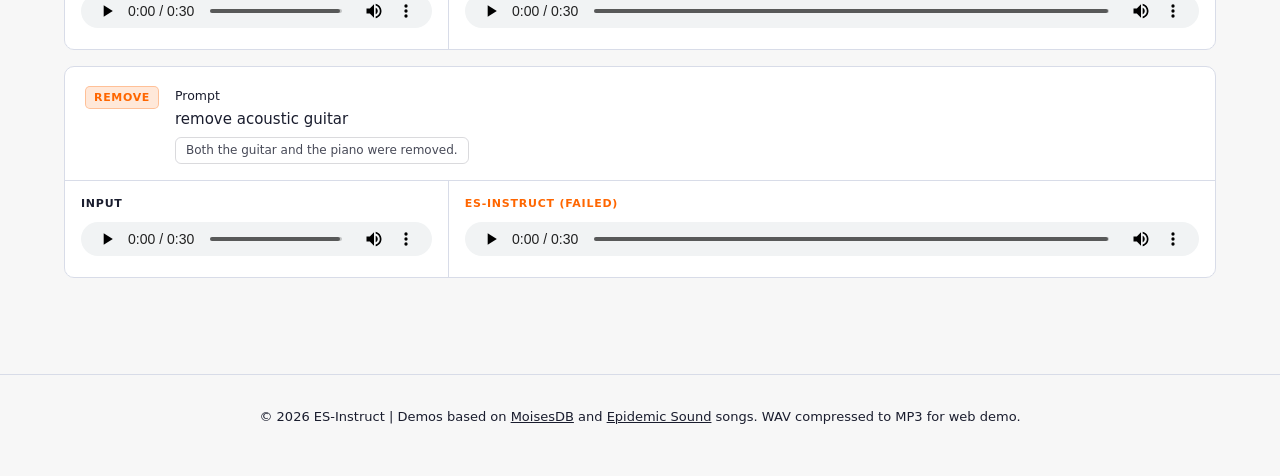
==== commit 8737e21b: "Add link to MARI dataset" ====
--- a/es-instruct/index.html
+++ b/es-instruct/index.html
@@ -54,7 +54,7 @@
       </div>
       <div class="links">
         <a href="#" class="btn">Thesis (Coming Soon)</a>
-        <a href="#" class="btn">MARI Dataset (Coming Soon)</a>
+        <a href="https://github.com/Cactooz/MARI" class="btn">MARI Dataset</a>
       </div>
     </header>
 
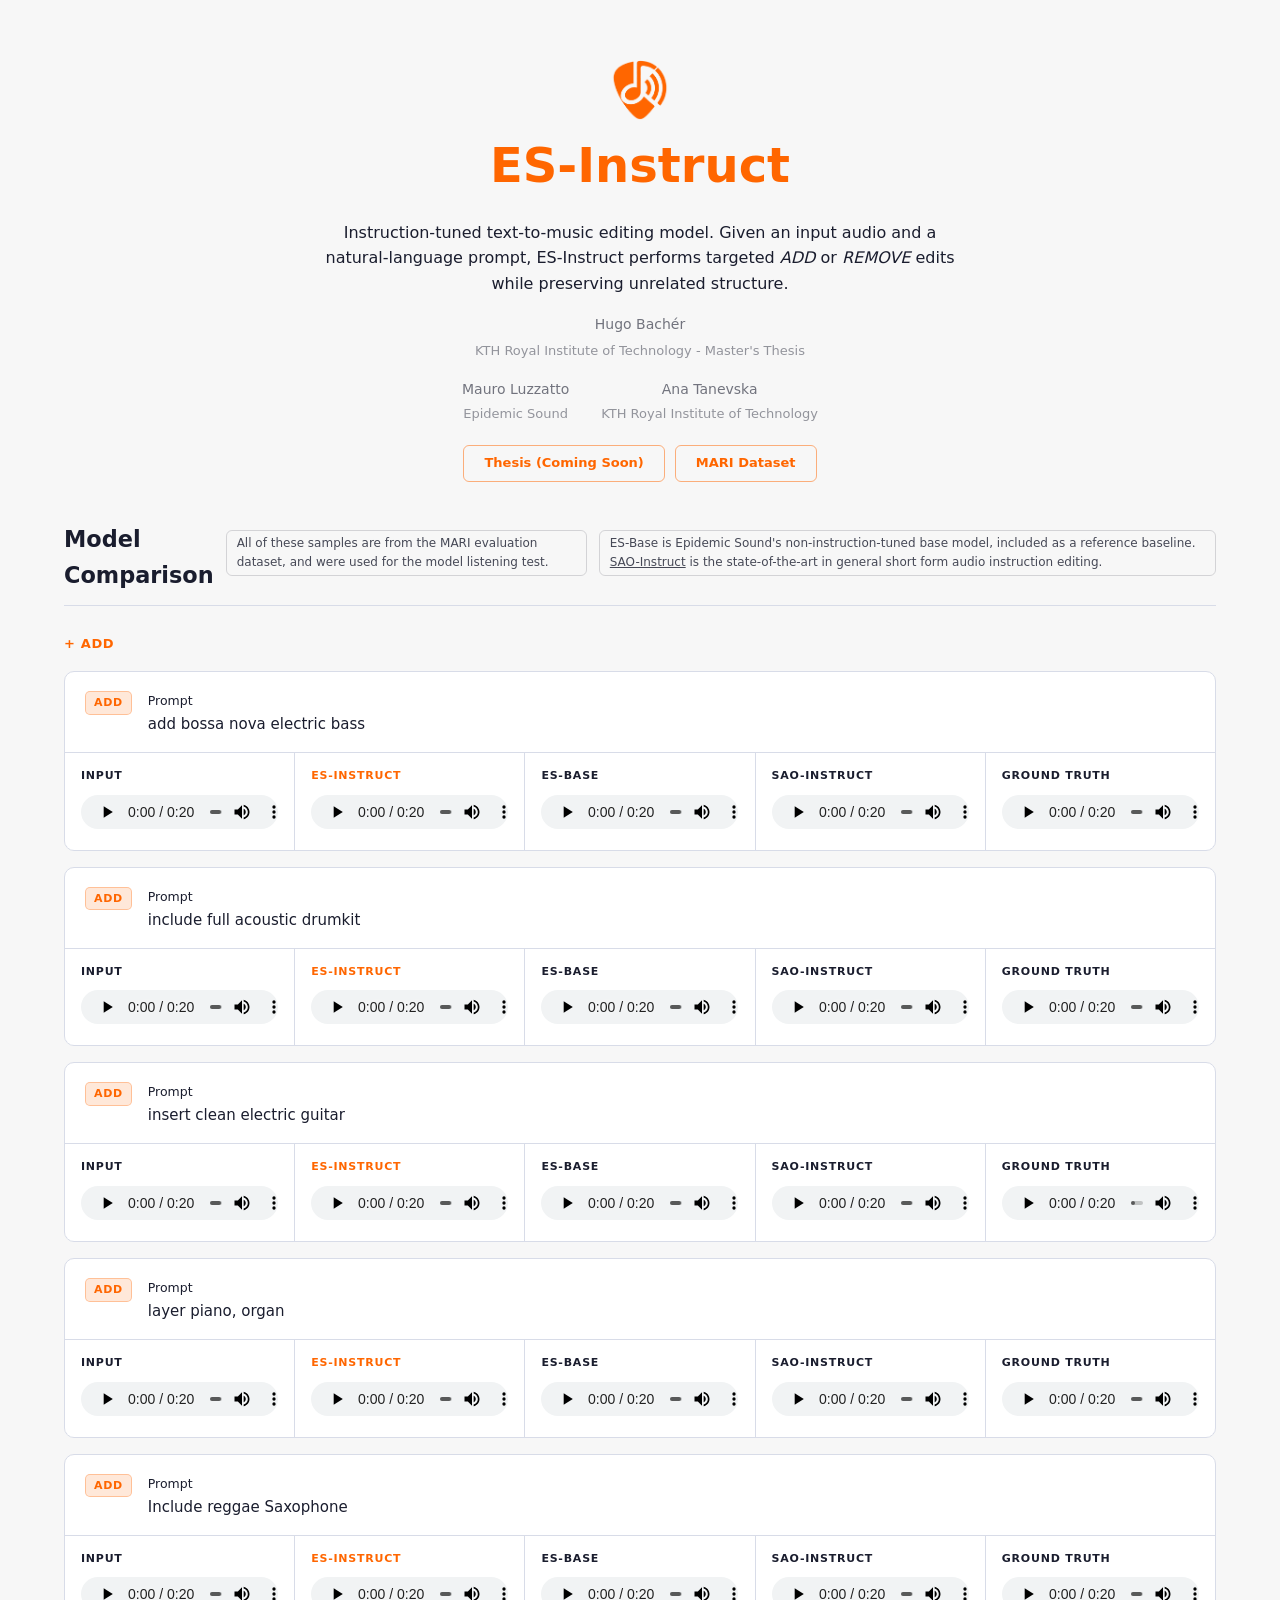
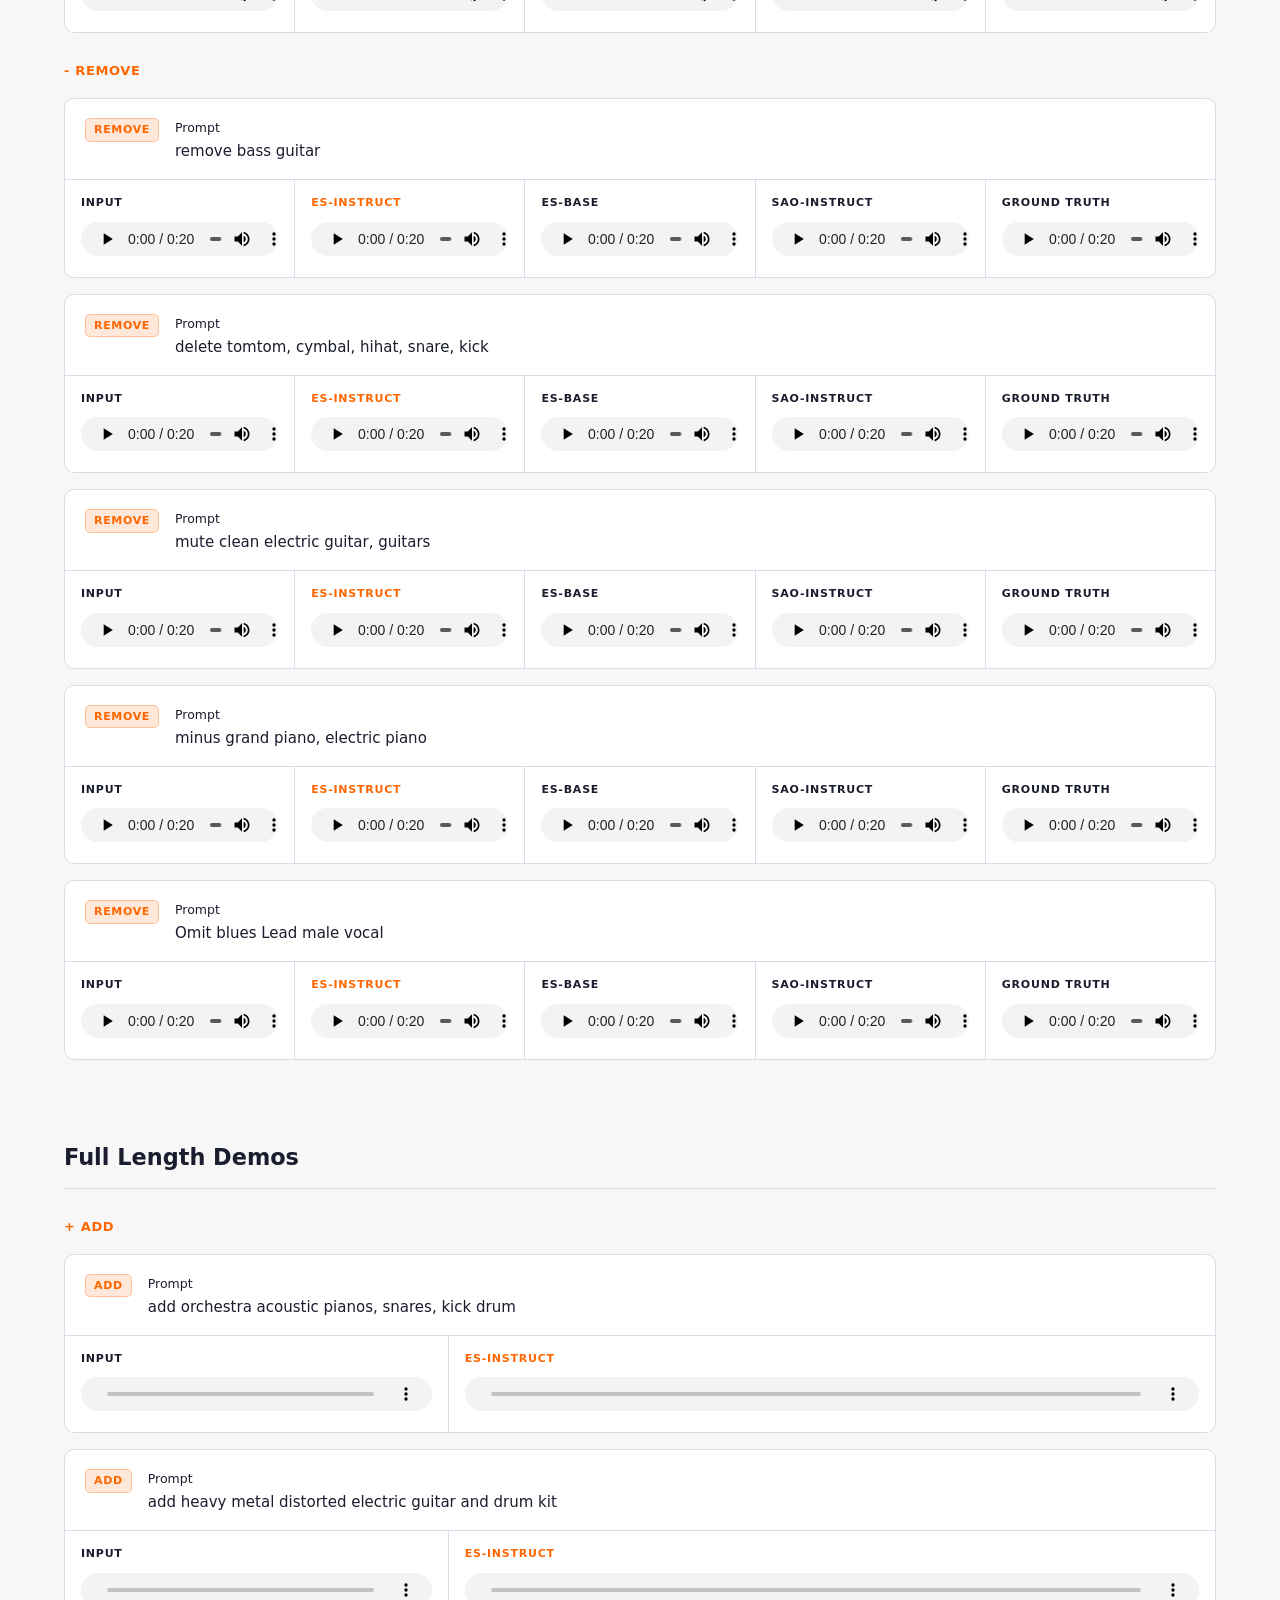
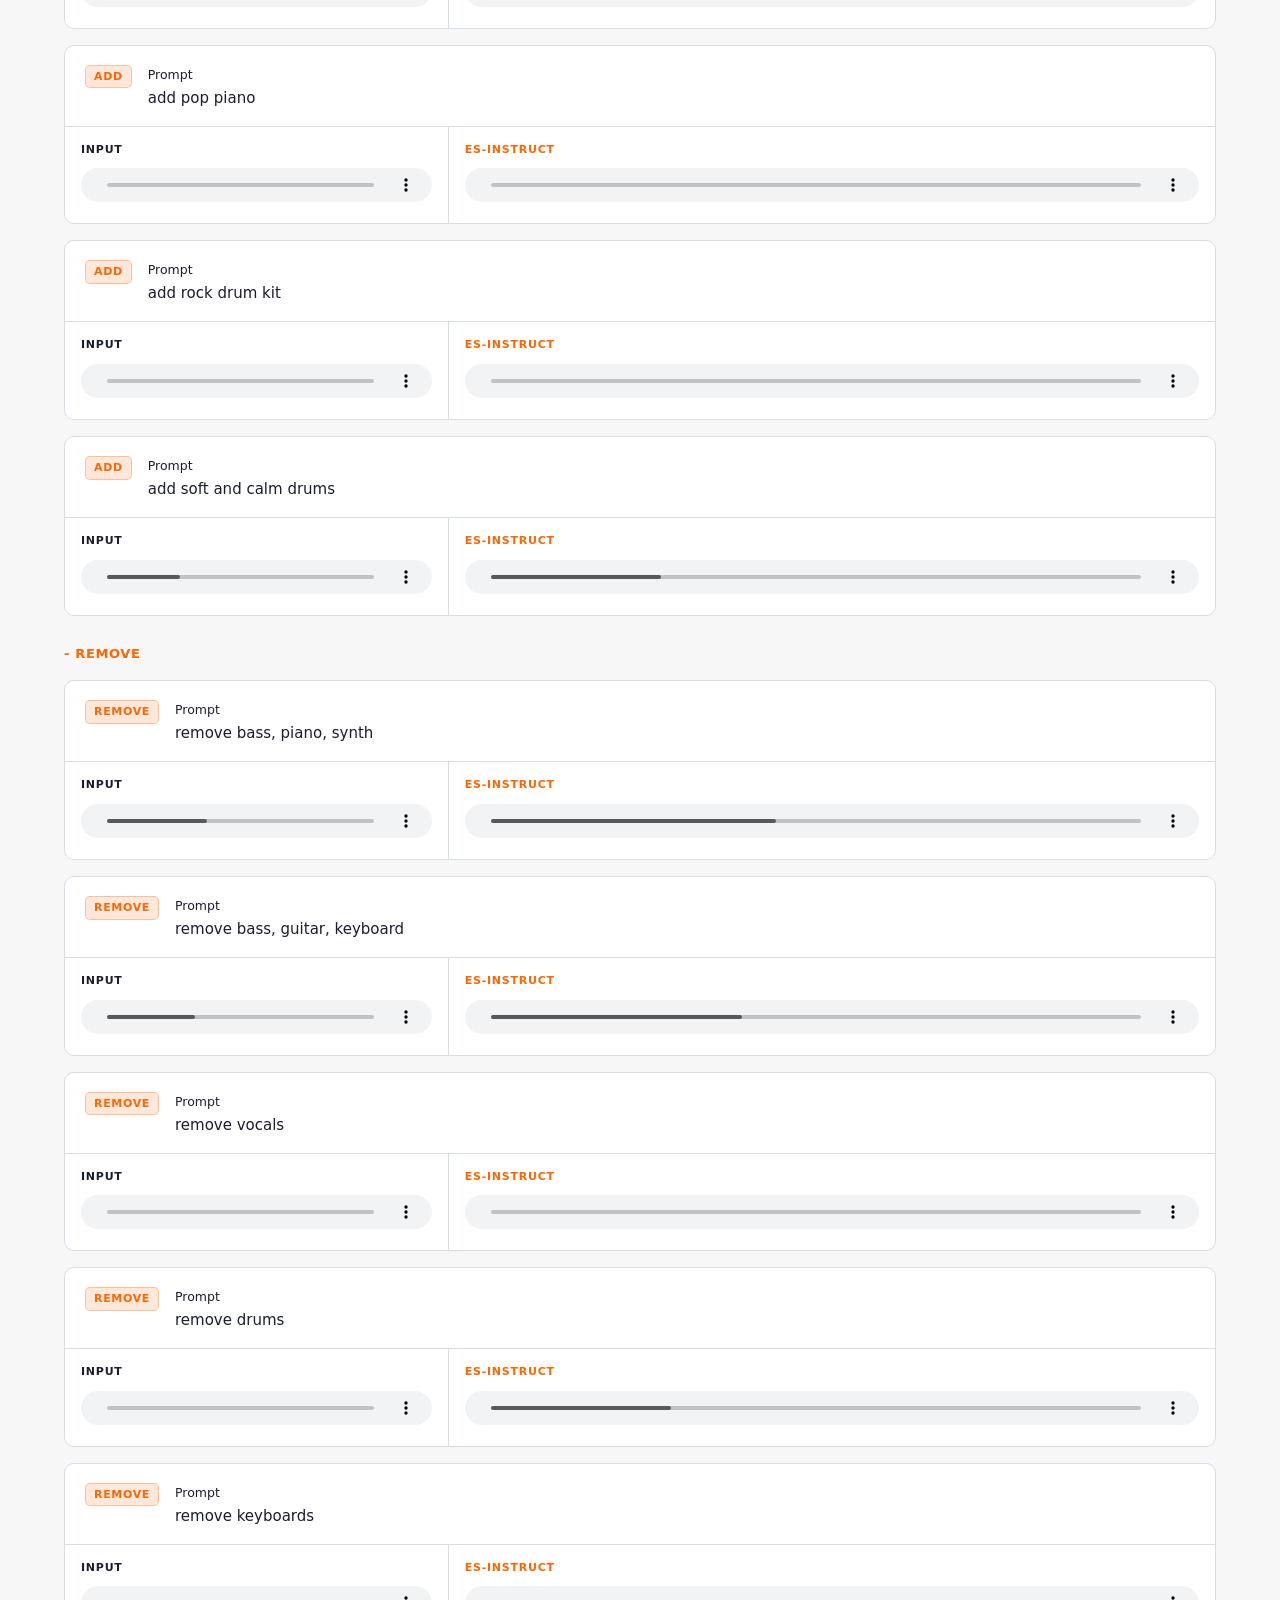
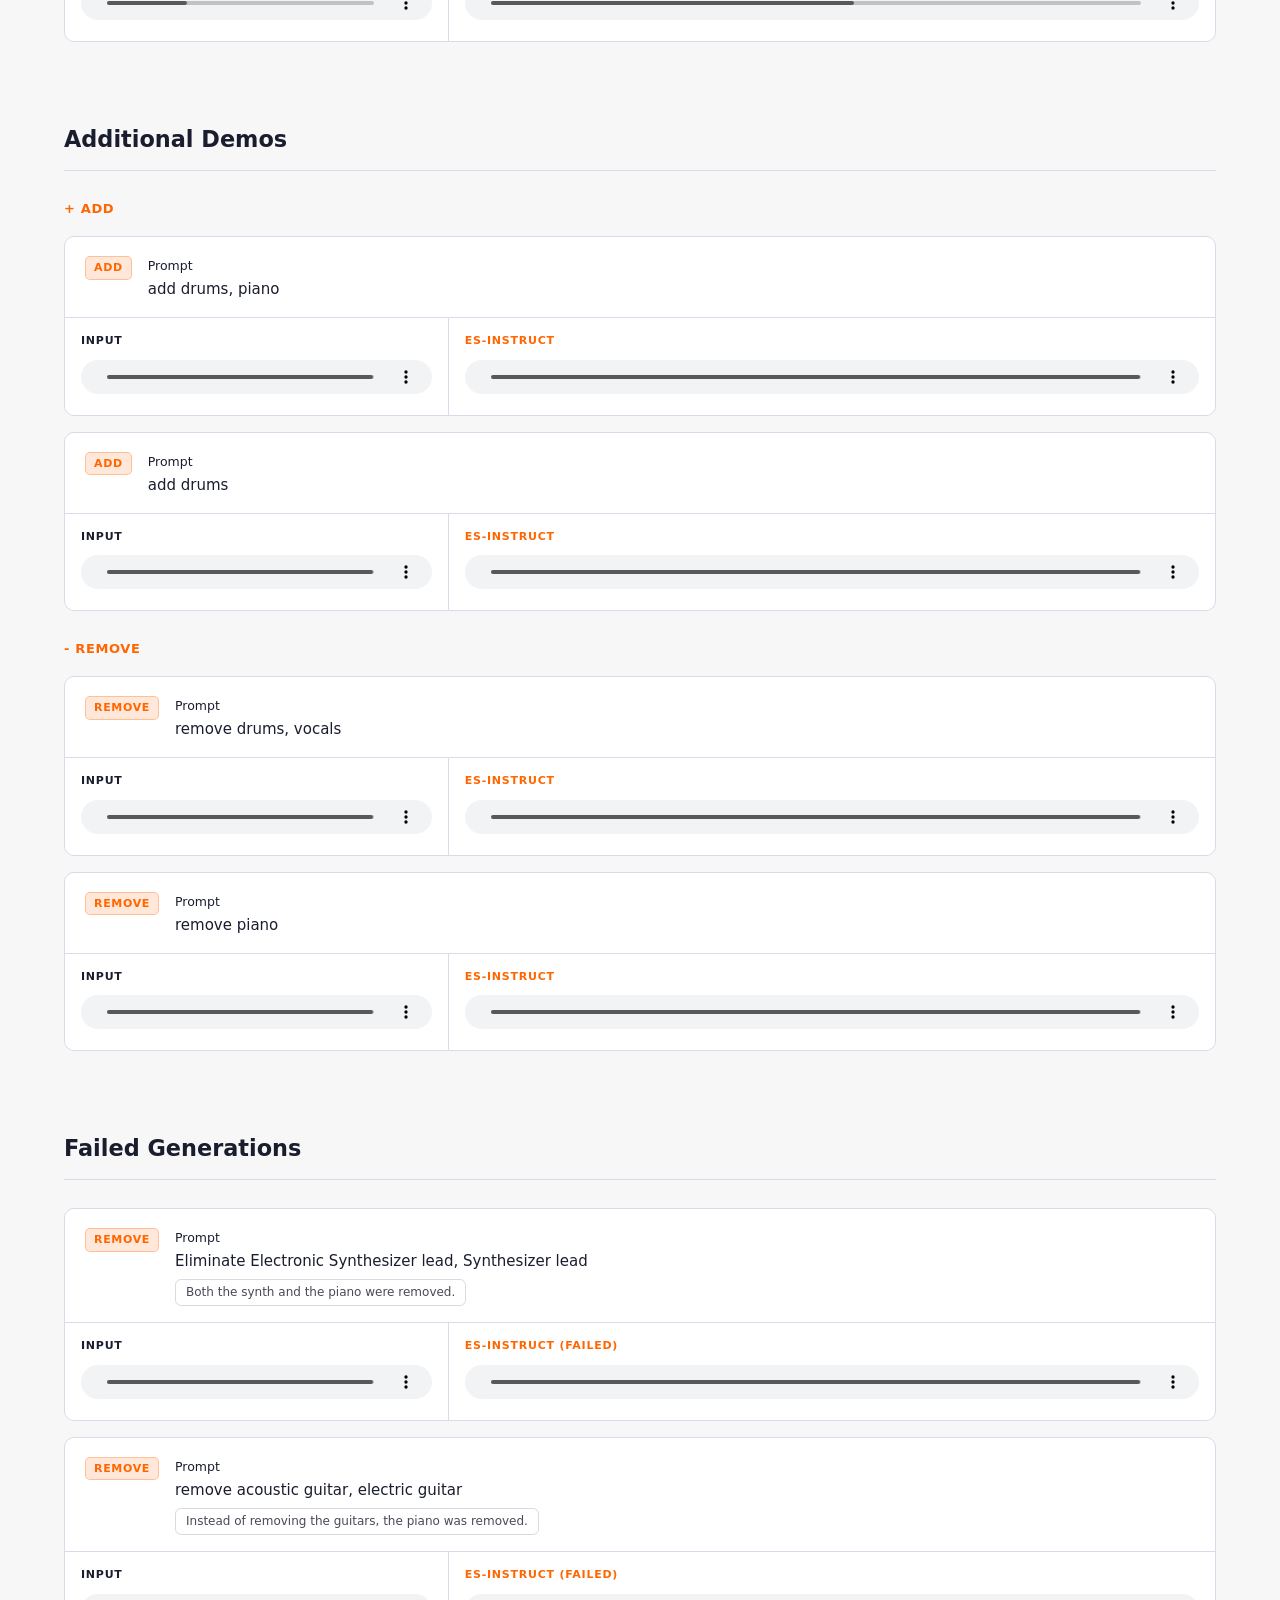
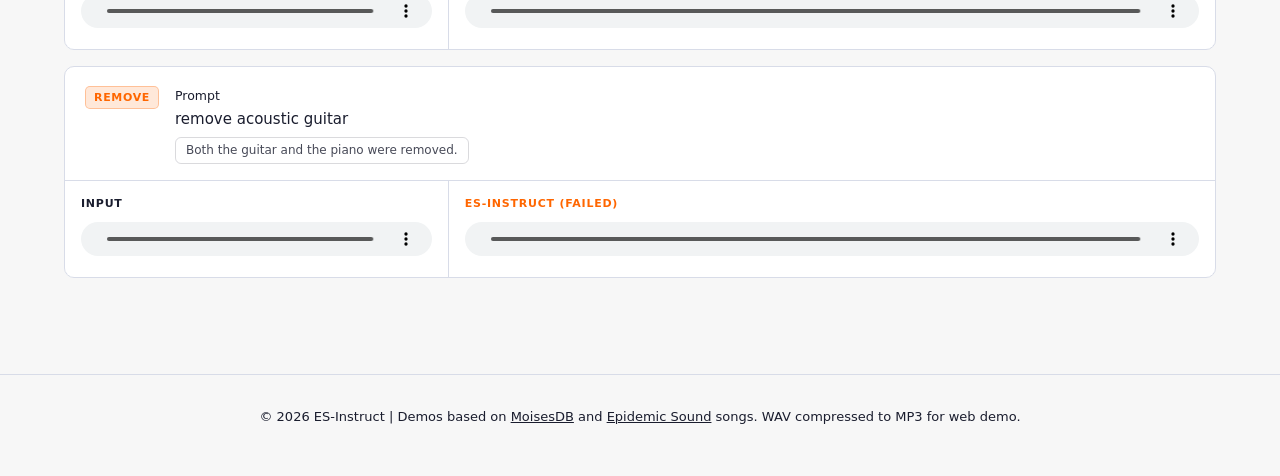
==== commit d2801a49: "Update MARI Dataset link in index.html" ====
--- a/es-instruct/index.html
+++ b/es-instruct/index.html
@@ -54,7 +54,7 @@
       </div>
       <div class="links">
         <a href="#" class="btn">Thesis (Coming Soon)</a>
-        <a href="https://github.com/Cactooz/MARI" class="btn">MARI Dataset</a>
+        <a href="https://github.com/Cactooz/MARI-dataset" class="btn">MARI Dataset</a>
       </div>
     </header>
 
